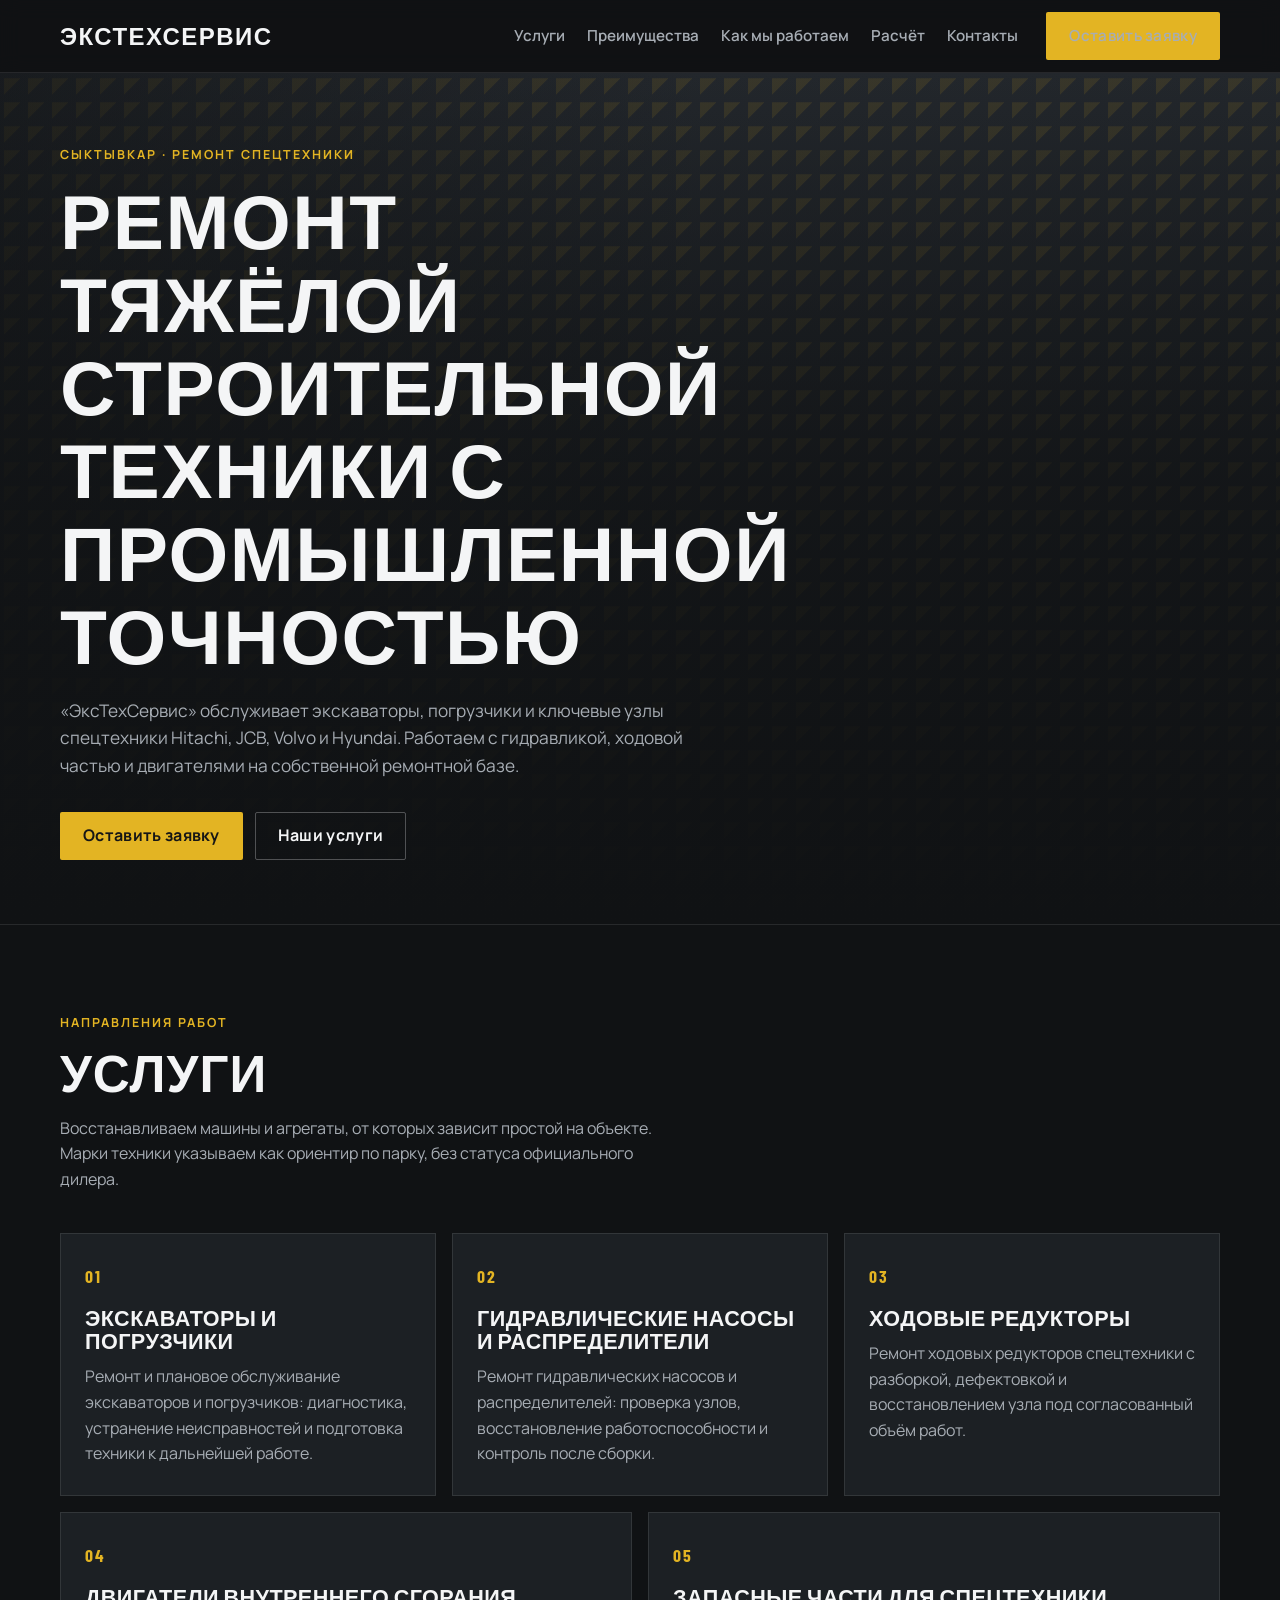
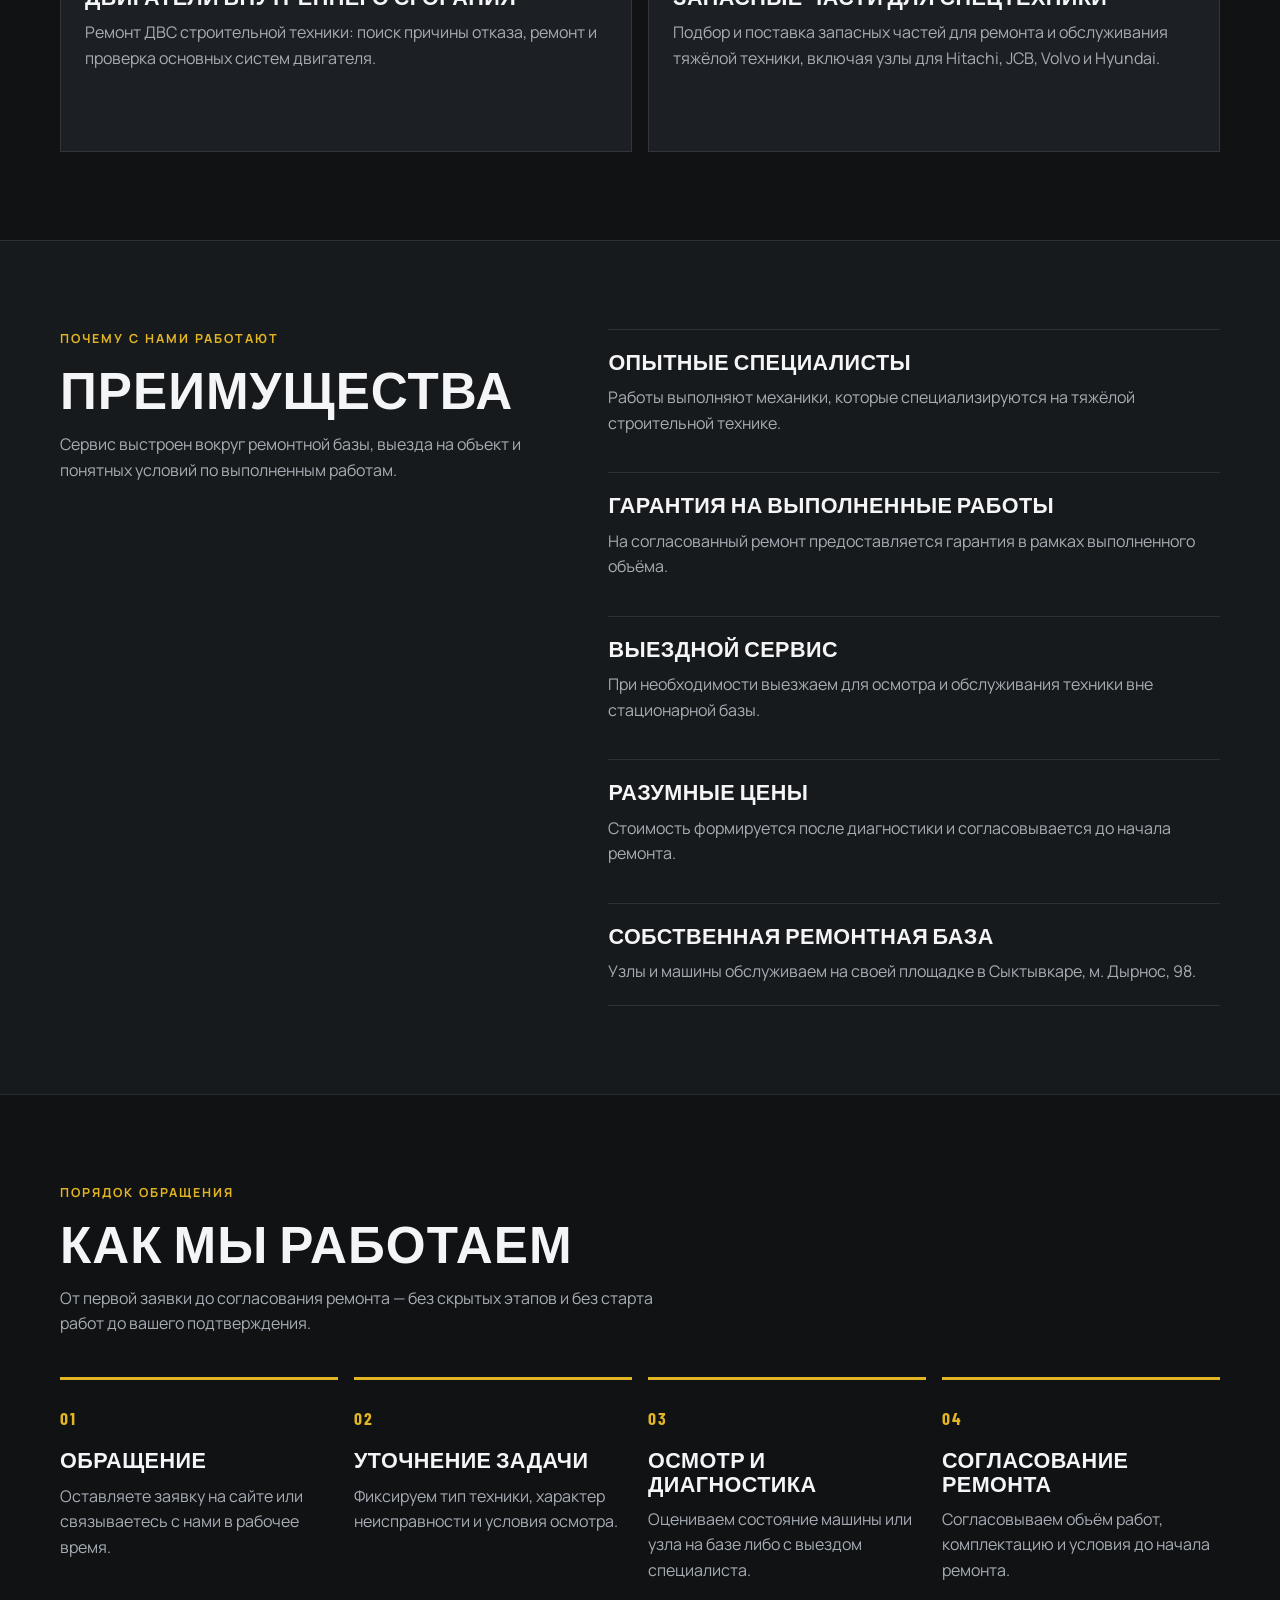
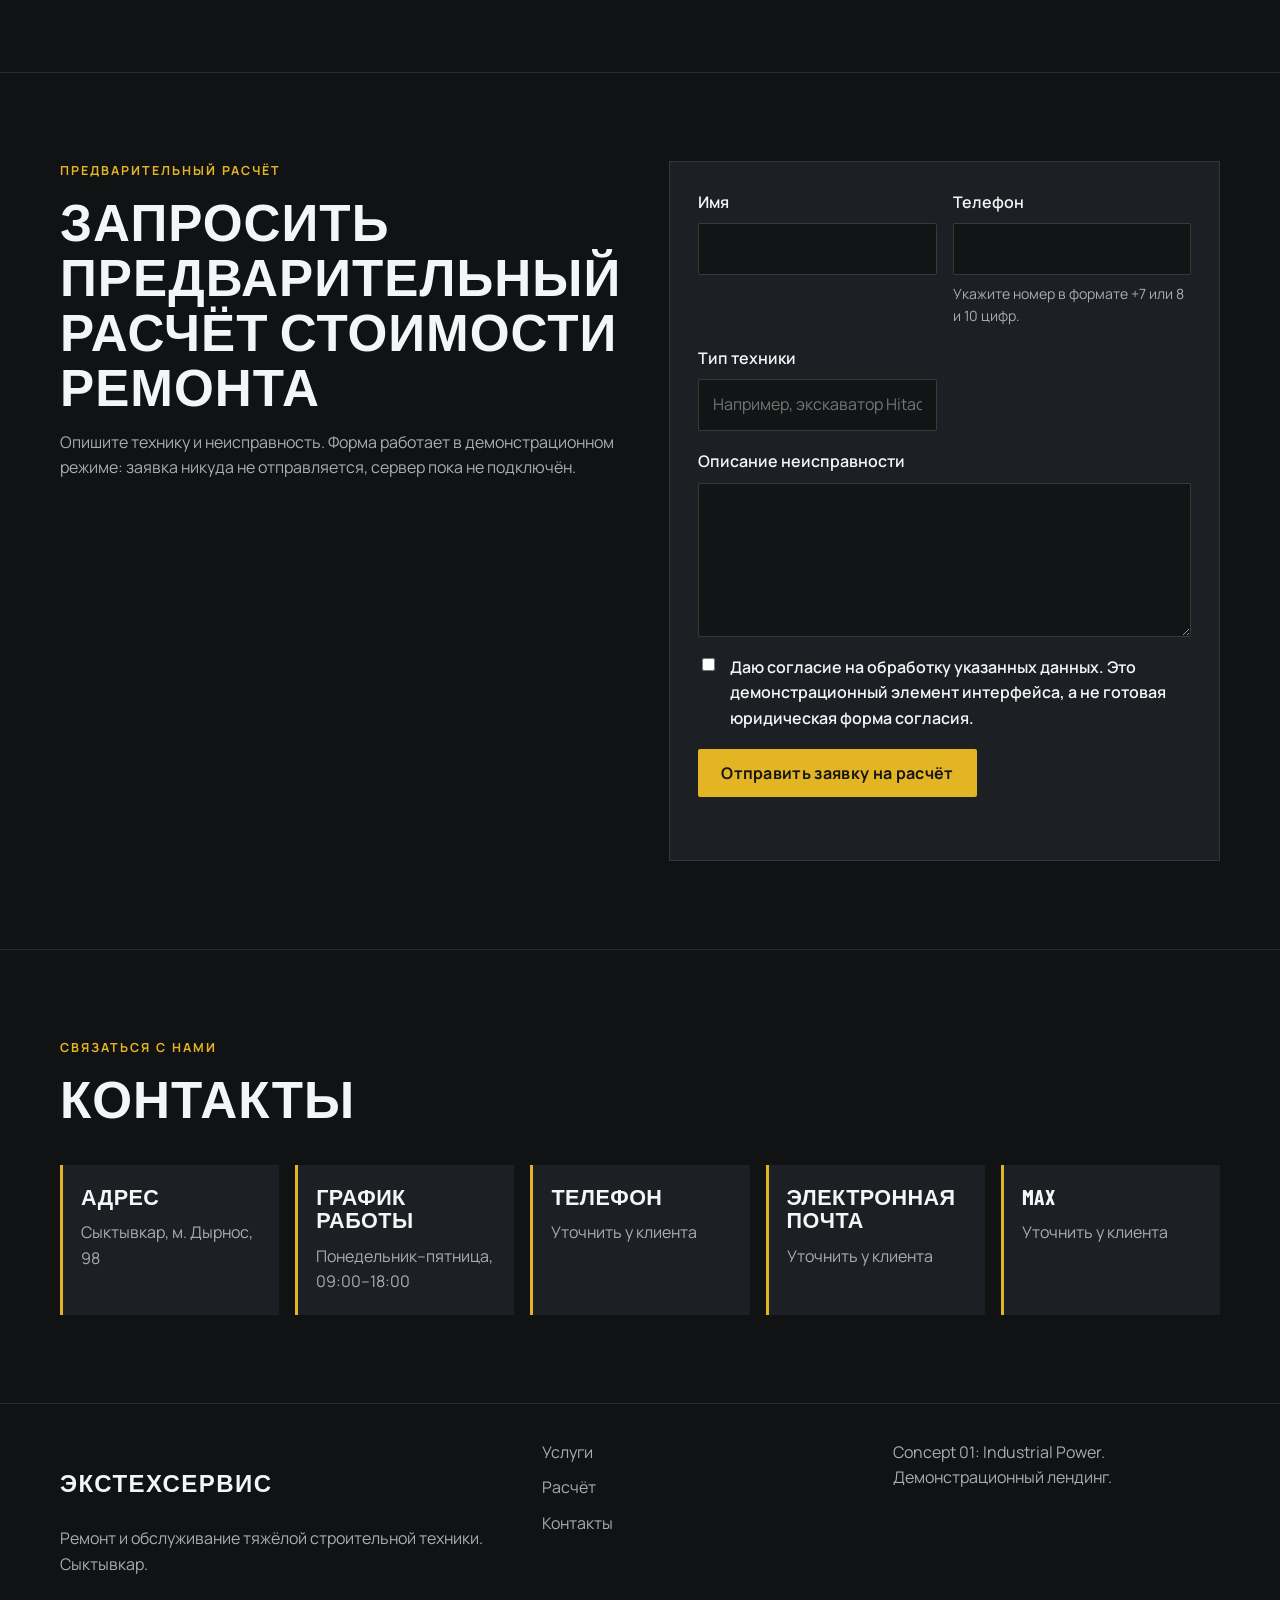
==== index.html @ 9d45aa2d "Update index.html" ====
<!DOCTYPE html>
<html lang="ru">
  <head>
    <meta charset="UTF-8" />
    <meta name="viewport" content="width=device-width, initial-scale=1.0" />
    <meta
      name="description"
      content="ЭксТехСервис — ремонт и обслуживание экскаваторов, погрузчиков и узлов спецтехники в Сыктывкаре."
    />
    <title>ЭксТехСервис — ремонт спецтехники в Сыктывкаре</title>
    <link rel="preconnect" href="https://fonts.googleapis.com" />
    <link rel="preconnect" href="https://fonts.gstatic.com" crossorigin />
    <link
      href="https://fonts.googleapis.com/css2?family=Barlow+Condensed:wght@600;700&family=Manrope:wght@400;500;600;700&display=swap"
      rel="stylesheet"
    />
    <link rel="stylesheet" href="style.css" />
  </head>
  <body>
    <a class="skip-link" href="#main">Перейти к содержимому</a>

    <header class="site-header" id="top">
      <div class="container header-inner">
        <a class="logo" href="#top">ЭксТехСервис</a>

        <button
          class="nav-toggle"
          type="button"
          aria-expanded="false"
          aria-controls="site-nav"
          aria-label="Открыть меню"
        >
          <span></span>
          <span></span>
          <span></span>
        </button>

        <nav class="site-nav" id="site-nav" aria-label="Основная навигация">
          <ul>
            <li><a href="#services">Услуги</a></li>
            <li><a href="#advantages">Преимущества</a></li>
            <li><a href="#process">Как мы работаем</a></li>
            <li><a href="#request">Расчёт</a></li>
            <li><a href="#contacts">Контакты</a></li>
          </ul>
          <a class="btn btn-primary header-cta" href="#request">Оставить заявку</a>
        </nav>
      </div>
    </header>

    <main id="main">
      <section class="hero" aria-labelledby="hero-title">
        <div
          class="hero-media"
          data-image="https://images.unsplash.com/photo-1504307651254-35680f356dfd?auto=format&fit=crop&w=1920&q=80"
          role="img"
          aria-label="Экскаватор на строительной площадке. Стоковое тематическое изображение, не фотография ремонтной базы компании."
        ></div>
        <div class="hero-overlay"></div>
        <div class="container hero-content">
          <p class="eyebrow">Сыктывкар · ремонт спецтехники</p>
          <h1 id="hero-title">Ремонт тяжёлой строительной техники с промышленной точностью</h1>
          <p class="hero-lead">
            «ЭксТехСервис» обслуживает экскаваторы, погрузчики и ключевые узлы спецтехники
            Hitachi, JCB, Volvo и Hyundai. Работаем с гидравликой, ходовой частью и двигателями
            на собственной ремонтной базе.
          </p>
          <div class="hero-actions">
            <a class="btn btn-primary" href="#request">Оставить заявку</a>
            <a class="btn btn-ghost" href="#services">Наши услуги</a>
          </div>
        </div>
      </section>

      <section class="section services" id="services" aria-labelledby="services-title">
        <div class="container">
          <div class="section-head">
            <p class="eyebrow">Направления работ</p>
            <h2 id="services-title">Услуги</h2>
            <p class="section-lead">
              Восстанавливаем машины и агрегаты, от которых зависит простой на объекте.
              Марки техники указываем как ориентир по парку, без статуса официального дилера.
            </p>
          </div>

          <ul class="service-grid">
            <li class="card">
              <span class="card-index">01</span>
              <h3>Экскаваторы и погрузчики</h3>
              <p>
                Ремонт и плановое обслуживание экскаваторов и погрузчиков: диагностика,
                устранение неисправностей и подготовка техники к дальнейшей работе.
              </p>
            </li>
            <li class="card">
              <span class="card-index">02</span>
              <h3>Гидравлические насосы и распределители</h3>
              <p>
                Ремонт гидравлических насосов и распределителей: проверка узлов, восстановление
                работоспособности и контроль после сборки.
              </p>
            </li>
            <li class="card">
              <span class="card-index">03</span>
              <h3>Ходовые редукторы</h3>
              <p>
                Ремонт ходовых редукторов спецтехники с разборкой, дефектовкой и восстановлением
                узла под согласованный объём работ.
              </p>
            </li>
            <li class="card">
              <span class="card-index">04</span>
              <h3>Двигатели внутреннего сгорания</h3>
              <p>
                Ремонт ДВС строительной техники: поиск причины отказа, ремонт и проверка
                основных систем двигателя.
              </p>
            </li>
            <li class="card">
              <span class="card-index">05</span>
              <h3>Запасные части для спецтехники</h3>
              <p>
                Подбор и поставка запасных частей для ремонта и обслуживания тяжёлой техники,
                включая узлы для Hitachi, JCB, Volvo и Hyundai.
              </p>
            </li>
          </ul>
        </div>
      </section>

      <section class="section advantages" id="advantages" aria-labelledby="advantages-title">
        <div class="container advantages-layout">
          <div class="section-head">
            <p class="eyebrow">Почему с нами работают</p>
            <h2 id="advantages-title">Преимущества</h2>
            <p class="section-lead">
              Сервис выстроен вокруг ремонтной базы, выезда на объект и понятных условий
              по выполненным работам.
            </p>
          </div>

          <ul class="advantage-list">
            <li>
              <h3>Опытные специалисты</h3>
              <p>Работы выполняют механики, которые специализируются на тяжёлой строительной технике.</p>
            </li>
            <li>
              <h3>Гарантия на выполненные работы</h3>
              <p>На согласованный ремонт предоставляется гарантия в рамках выполненного объёма.</p>
            </li>
            <li>
              <h3>Выездной сервис</h3>
              <p>При необходимости выезжаем для осмотра и обслуживания техники вне стационарной базы.</p>
            </li>
            <li>
              <h3>Разумные цены</h3>
              <p>Стоимость формируется после диагностики и согласовывается до начала ремонта.</p>
            </li>
            <li>
              <h3>Собственная ремонтная база</h3>
              <p>Узлы и машины обслуживаем на своей площадке в Сыктывкаре, м. Дырнос, 98.</p>
            </li>
          </ul>
        </div>
      </section>

      <section class="section process" id="process" aria-labelledby="process-title">
        <div class="container">
          <div class="section-head">
            <p class="eyebrow">Порядок обращения</p>
            <h2 id="process-title">Как мы работаем</h2>
            <p class="section-lead">
              От первой заявки до согласования ремонта — без скрытых этапов и без старта работ
              до вашего подтверждения.
            </p>
          </div>

          <ol class="process-grid">
            <li>
              <span class="step-num">01</span>
              <h3>Обращение</h3>
              <p>Оставляете заявку на сайте или связываетесь с нами в рабочее время.</p>
            </li>
            <li>
              <span class="step-num">02</span>
              <h3>Уточнение задачи</h3>
              <p>Фиксируем тип техники, характер неисправности и условия осмотра.</p>
            </li>
            <li>
              <span class="step-num">03</span>
              <h3>Осмотр и диагностика</h3>
              <p>Оцениваем состояние машины или узла на базе либо с выездом специалиста.</p>
            </li>
            <li>
              <span class="step-num">04</span>
              <h3>Согласование ремонта</h3>
              <p>Согласовываем объём работ, комплектацию и условия до начала ремонта.</p>
            </li>
          </ol>
        </div>
      </section>

      <section class="section request" id="request" aria-labelledby="request-title">
        <div class="container request-layout">
          <div class="section-head">
            <p class="eyebrow">Предварительный расчёт</p>
            <h2 id="request-title">Запросить предварительный расчёт стоимости ремонта</h2>
            <p class="section-lead">
              Опишите технику и неисправность. Форма работает в демонстрационном режиме:
              заявка никуда не отправляется, сервер пока не подключён.
            </p>
          </div>

          <form class="request-form" id="request-form" novalidate>
            <div class="field">
              <label for="name">Имя</label>
              <input id="name" name="name" type="text" autocomplete="name" required />
              <p class="field-error" id="name-error" hidden></p>
            </div>

            <div class="field">
              <label for="phone">Телефон</label>
              <input
                id="phone"
                name="phone"
                type="tel"
                autocomplete="tel"
                inputmode="tel"
                required
                aria-describedby="phone-hint"
              />
              <p class="field-hint" id="phone-hint">Укажите номер в формате +7 или 8 и 10 цифр.</p>
              <p class="field-error" id="phone-error" hidden></p>
            </div>

            <div class="field">
              <label for="machine">Тип техники</label>
              <input
                id="machine"
                name="machine"
                type="text"
                required
                placeholder="Например, экскаватор Hitachi"
              />
              <p class="field-error" id="machine-error" hidden></p>
            </div>

            <div class="field field-full">
              <label for="issue">Описание неисправности</label>
              <textarea id="issue" name="issue" rows="5" required></textarea>
              <p class="field-error" id="issue-error" hidden></p>
            </div>

            <div class="field field-full consent">
              <input id="consent" name="consent" type="checkbox" required />
              <label for="consent">
                Даю согласие на обработку указанных данных. Это демонстрационный элемент интерфейса,
                а не готовая юридическая форма согласия.
              </label>
              <p class="field-error" id="consent-error" hidden></p>
            </div>

            <div class="form-actions">
              <button class="btn btn-primary" type="submit">Отправить заявку на расчёт</button>
              <p class="form-status" id="form-status" role="status" aria-live="polite"></p>
            </div>
          </form>
        </div>
      </section>

      <section class="section contacts" id="contacts" aria-labelledby="contacts-title">
        <div class="container">
          <div class="section-head">
            <p class="eyebrow">Связаться с нами</p>
            <h2 id="contacts-title">Контакты</h2>
          </div>

          <div class="contact-grid">
            <article class="contact-card">
              <h3>Адрес</h3>
              <p>Сыктывкар, м. Дырнос, 98</p>
            </article>
            <article class="contact-card">
              <h3>График работы</h3>
              <p>Понедельник–пятница, 09:00–18:00</p>
            </article>
            <article class="contact-card">
              <h3>Телефон</h3>
              <p>Уточнить у клиента</p>
            </article>
            <article class="contact-card">
              <h3>Электронная почта</h3>
              <p>Уточнить у клиента</p>
            </article>
            <article class="contact-card">
              <h3>MAX</h3>
              <p>Уточнить у клиента</p>
            </article>
          </div>
        </div>
      </section>
    </main>

    <footer class="site-footer">
      <div class="container footer-inner">
        <div>
          <p class="logo">ЭксТехСервис</p>
          <p class="footer-copy">Ремонт и обслуживание тяжёлой строительной техники. Сыктывкар.</p>
        </div>
        <nav aria-label="Навигация в подвале">
          <a href="#services">Услуги</a>
          <a href="#request">Расчёт</a>
          <a href="#contacts">Контакты</a>
        </nav>
        <p class="footer-note">Concept 01: Industrial Power. Демонстрационный лендинг.</p>
      </div>
    </footer>

    <script src="script.js"></script>
  </body>
</html>
---- style.css ----
:root {
  --bg: #101214;
  --bg-elevated: #171a1d;
  --bg-card: #1c2024;
  --line: rgba(244, 245, 246, 0.1);
  --text: #f4f5f6;
  --muted: #a7adb4;
  --yellow: #e3b423;
  --yellow-strong: #f0c53a;
  --focus: #ffd45c;
  --danger: #e07070;
  --success: #8fce7a;
  --header-h: 72px;
  --radius: 2px;
  --shadow: 0 18px 40px rgba(0, 0, 0, 0.35);
  --font-sans: "Manrope", "Segoe UI", sans-serif;
  --font-display: "Barlow Condensed", "Arial Narrow", sans-serif;
}

*,
*::before,
*::after {
  box-sizing: border-box;
}

html {
  scroll-behavior: smooth;
}

html,
body {
  margin: 0;
  padding: 0;
  overflow-x: hidden;
}

body {
  font-family: var(--font-sans);
  background: var(--bg);
  color: var(--text);
  line-height: 1.6;
  min-width: 320px;
}

img,
svg {
  max-width: 100%;
}

a {
  color: inherit;
}

button,
input,
textarea {
  font: inherit;
}

.skip-link {
  position: absolute;
  left: 12px;
  top: -48px;
  z-index: 1000;
  background: var(--yellow);
  color: #141414;
  padding: 8px 12px;
  font-weight: 700;
}

.skip-link:focus {
  top: 12px;
}

.container {
  width: min(1160px, calc(100% - 40px));
  margin: 0 auto;
}

.site-header {
  position: sticky;
  top: 0;
  z-index: 50;
  background: rgba(16, 18, 20, 0.94);
  border-bottom: 1px solid var(--line);
  backdrop-filter: blur(10px);
}

.header-inner {
  min-height: var(--header-h);
  display: flex;
  align-items: center;
  justify-content: space-between;
  gap: 16px;
}

.logo {
  font-family: var(--font-display);
  font-size: 1.5rem;
  font-weight: 700;
  letter-spacing: 0.06em;
  text-transform: uppercase;
  text-decoration: none;
  color: var(--text);
}

.site-nav {
  display: flex;
  align-items: center;
  gap: 28px;
}

.site-nav ul {
  display: flex;
  gap: 22px;
  list-style: none;
  margin: 0;
  padding: 0;
}

.site-nav a {
  text-decoration: none;
  color: var(--muted);
  font-size: 0.95rem;
  font-weight: 600;
}

.site-nav a:hover,
.site-nav a:focus-visible {
  color: var(--text);
}

.nav-toggle {
  display: none;
  width: 44px;
  height: 44px;
  border: 1px solid var(--line);
  background: transparent;
  padding: 0;
  cursor: pointer;
}

.nav-toggle span {
  display: block;
  width: 18px;
  height: 2px;
  margin: 4px auto;
  background: var(--text);
}

.btn {
  display: inline-flex;
  align-items: center;
  justify-content: center;
  min-height: 48px;
  padding: 0 22px;
  border: 1px solid transparent;
  border-radius: var(--radius);
  text-decoration: none;
  font-weight: 700;
  letter-spacing: 0.02em;
  cursor: pointer;
}

.btn-primary {
  background: var(--yellow);
  color: #161616;
}

.btn-primary:hover,
.btn-primary:focus-visible {
  background: var(--yellow-strong);
}

.btn-ghost {
  background: transparent;
  border-color: rgba(244, 245, 246, 0.28);
  color: var(--text);
}

.btn-ghost:hover,
.btn-ghost:focus-visible {
  border-color: var(--yellow);
  color: var(--yellow);
}

:focus-visible {
  outline: 2px solid var(--focus);
  outline-offset: 3px;
}

.hero {
  position: relative;
  min-height: calc(100vh - var(--header-h));
  display: grid;
  align-items: end;
  overflow: hidden;
}

.hero-media,
.hero-overlay {
  position: absolute;
  inset: 0;
}

.hero-media {
  background-color: #23282d;
  background-size: cover;
  background-position: center;
}

.hero-media.is-fallback {
  background-image:
    linear-gradient(135deg, rgba(227, 180, 35, 0.16) 0 12px, transparent 12px 24px),
    linear-gradient(180deg, #2a2f35, #15181b);
  background-size: 24px 24px, cover;
}

.hero-overlay {
  background:
    linear-gradient(180deg, rgba(16, 18, 20, 0.28) 0%, rgba(16, 18, 20, 0.78) 48%, #101214 100%),
    linear-gradient(90deg, rgba(16, 18, 20, 0.55), transparent 55%);
}

.hero-content {
  position: relative;
  z-index: 1;
  padding: 72px 0 64px;
}

.eyebrow {
  margin: 0 0 12px;
  color: var(--yellow);
  font-weight: 700;
  letter-spacing: 0.16em;
  text-transform: uppercase;
  font-size: 0.78rem;
}

h1,
h2,
h3 {
  font-family: var(--font-display);
  line-height: 1.08;
  letter-spacing: 0.02em;
  margin: 0;
}

h1 {
  font-size: clamp(2.4rem, 6vw, 5.1rem);
  max-width: 14ch;
  text-transform: uppercase;
}

h2 {
  font-size: clamp(2rem, 4vw, 3.4rem);
  text-transform: uppercase;
}

h3 {
  font-size: 1.35rem;
  text-transform: uppercase;
}

.hero-lead,
.section-lead {
  color: var(--muted);
  max-width: 62ch;
}

.hero-lead {
  font-size: 1.08rem;
  margin: 22px 0 32px;
}

.hero-actions {
  display: flex;
  flex-wrap: wrap;
  gap: 12px;
}

.section {
  padding: 88px 0;
  border-top: 1px solid var(--line);
}

.section-head {
  margin-bottom: 40px;
}

.section-lead {
  margin: 16px 0 0;
}

.service-grid,
.advantage-list,
.process-grid,
.contact-grid {
  list-style: none;
  margin: 0;
  padding: 0;
  display: grid;
  gap: 16px;
}

.service-grid {
  grid-template-columns: repeat(6, 1fr);
}

.service-grid .card {
  grid-column: span 2;
  background: var(--bg-card);
  border: 1px solid var(--line);
  padding: 28px 24px;
  min-height: 240px;
}

.service-grid .card:nth-child(4),
.service-grid .card:nth-child(5) {
  grid-column: span 3;
}

.card-index,
.step-num {
  display: block;
  color: var(--yellow);
  font-family: var(--font-display);
  font-size: 1.1rem;
  font-weight: 700;
  letter-spacing: 0.12em;
  margin-bottom: 16px;
}

.card h3,
.advantage-list h3,
.process-grid h3,
.contact-card h3 {
  margin-bottom: 12px;
}

.card p,
.advantage-list p,
.process-grid p,
.contact-card p,
.footer-copy,
.footer-note {
  margin: 0;
  color: var(--muted);
}

.advantages {
  background: var(--bg-elevated);
}

.advantages-layout {
  display: grid;
  grid-template-columns: 0.9fr 1.1fr;
  gap: 48px;
  align-items: start;
}

.advantage-list li {
  padding: 20px 0;
  border-top: 1px solid var(--line);
}

.advantage-list li:last-child {
  border-bottom: 1px solid var(--line);
}

.process-grid {
  grid-template-columns: repeat(4, 1fr);
  counter-reset: none;
}

.process-grid li {
  border-top: 3px solid var(--yellow);
  padding: 24px 8px 0 0;
}

.request-layout {
  display: grid;
  grid-template-columns: 0.9fr 1.1fr;
  gap: 48px;
  align-items: start;
}

.request-form {
  display: grid;
  grid-template-columns: 1fr 1fr;
  gap: 18px 16px;
  background: var(--bg-card);
  border: 1px solid var(--line);
  padding: 28px;
}

.field {
  display: flex;
  flex-direction: column;
  gap: 8px;
}

.field-full,
.form-actions {
  grid-column: 1 / -1;
}

.field label {
  font-weight: 600;
}

.consent {
  display: grid;
  grid-template-columns: 20px 1fr;
  gap: 8px 12px;
  align-items: start;
}

.consent .field-error {
  grid-column: 1 / -1;
}

input[type="text"],
input[type="tel"],
textarea {
  width: 100%;
  background: #121416;
  color: var(--text);
  border: 1px solid rgba(244, 245, 246, 0.16);
  border-radius: var(--radius);
  padding: 12px 14px;
}

textarea {
  resize: vertical;
  min-height: 120px;
}

input:focus-visible,
textarea:focus-visible,
.nav-toggle:focus-visible {
  outline: 2px solid var(--focus);
  outline-offset: 2px;
}

.field-hint {
  margin: 0;
  color: var(--muted);
  font-size: 0.88rem;
}

.field-error {
  margin: 0;
  color: var(--danger);
  font-size: 0.88rem;
}

.field.is-invalid input,
.field.is-invalid textarea {
  border-color: var(--danger);
}

.form-status {
  margin: 12px 0 0;
  min-height: 1.4em;
}

.form-status.is-success {
  color: var(--success);
}

.form-status.is-error {
  color: var(--danger);
}

.contact-grid {
  grid-template-columns: repeat(5, 1fr);
}

.contact-card {
  background: var(--bg-card);
  border-left: 3px solid var(--yellow);
  padding: 20px 18px;
}

.site-footer {
  border-top: 1px solid var(--line);
  padding: 36px 0;
}

.footer-inner {
  display: grid;
  grid-template-columns: 1.4fr 1fr 1fr;
  gap: 24px;
  align-items: start;
}

.site-footer nav {
  display: flex;
  flex-direction: column;
  gap: 10px;
}

.site-footer a {
  color: var(--muted);
  text-decoration: none;
}

.site-footer a:hover,
.site-footer a:focus-visible {
  color: var(--text);
}

@media (max-width: 1100px) {
  .service-grid,
  .process-grid,
  .contact-grid,
  .advantages-layout,
  .request-layout,
  .footer-inner {
    grid-template-columns: 1fr 1fr;
  }

  .service-grid .card,
  .service-grid .card:nth-child(4),
  .service-grid .card:nth-child(5) {
    grid-column: span 1;
  }

  .contact-grid {
    grid-template-columns: 1fr 1fr;
  }
}

@media (max-width: 760px) {
  .container {
    width: min(1160px, calc(100% - 32px));
  }

  .nav-toggle {
    display: inline-block;
  }

  .site-nav {
    display: none;
    position: absolute;
    top: var(--header-h);
    left: 0;
    right: 0;
    background: #14171a;
    border-bottom: 1px solid var(--line);
    padding: 16px 20px 24px;
    flex-direction: column;
    align-items: stretch;
    gap: 16px;
  }

  .site-nav.is-open {
    display: flex;
  }

  .site-nav ul {
    flex-direction: column;
    gap: 14px;
  }

  .header-cta {
    width: 100%;
  }

  .hero-content {
    padding: 48px 0 40px;
  }

  .section {
    padding: 56px 0;
  }

  .request-form {
    padding: 20px;
    grid-template-columns: 1fr;
  }

  .service-grid,
  .process-grid,
  .contact-grid,
  .advantages-layout,
  .request-layout,
  .footer-inner {
    grid-template-columns: 1fr;
  }

  .hero-actions,
  .btn {
    width: 100%;
  }
}

@media (max-width: 390px) {
  h1 {
    font-size: 2.15rem;
  }

  .container {
    width: calc(100% - 24px);
  }
}
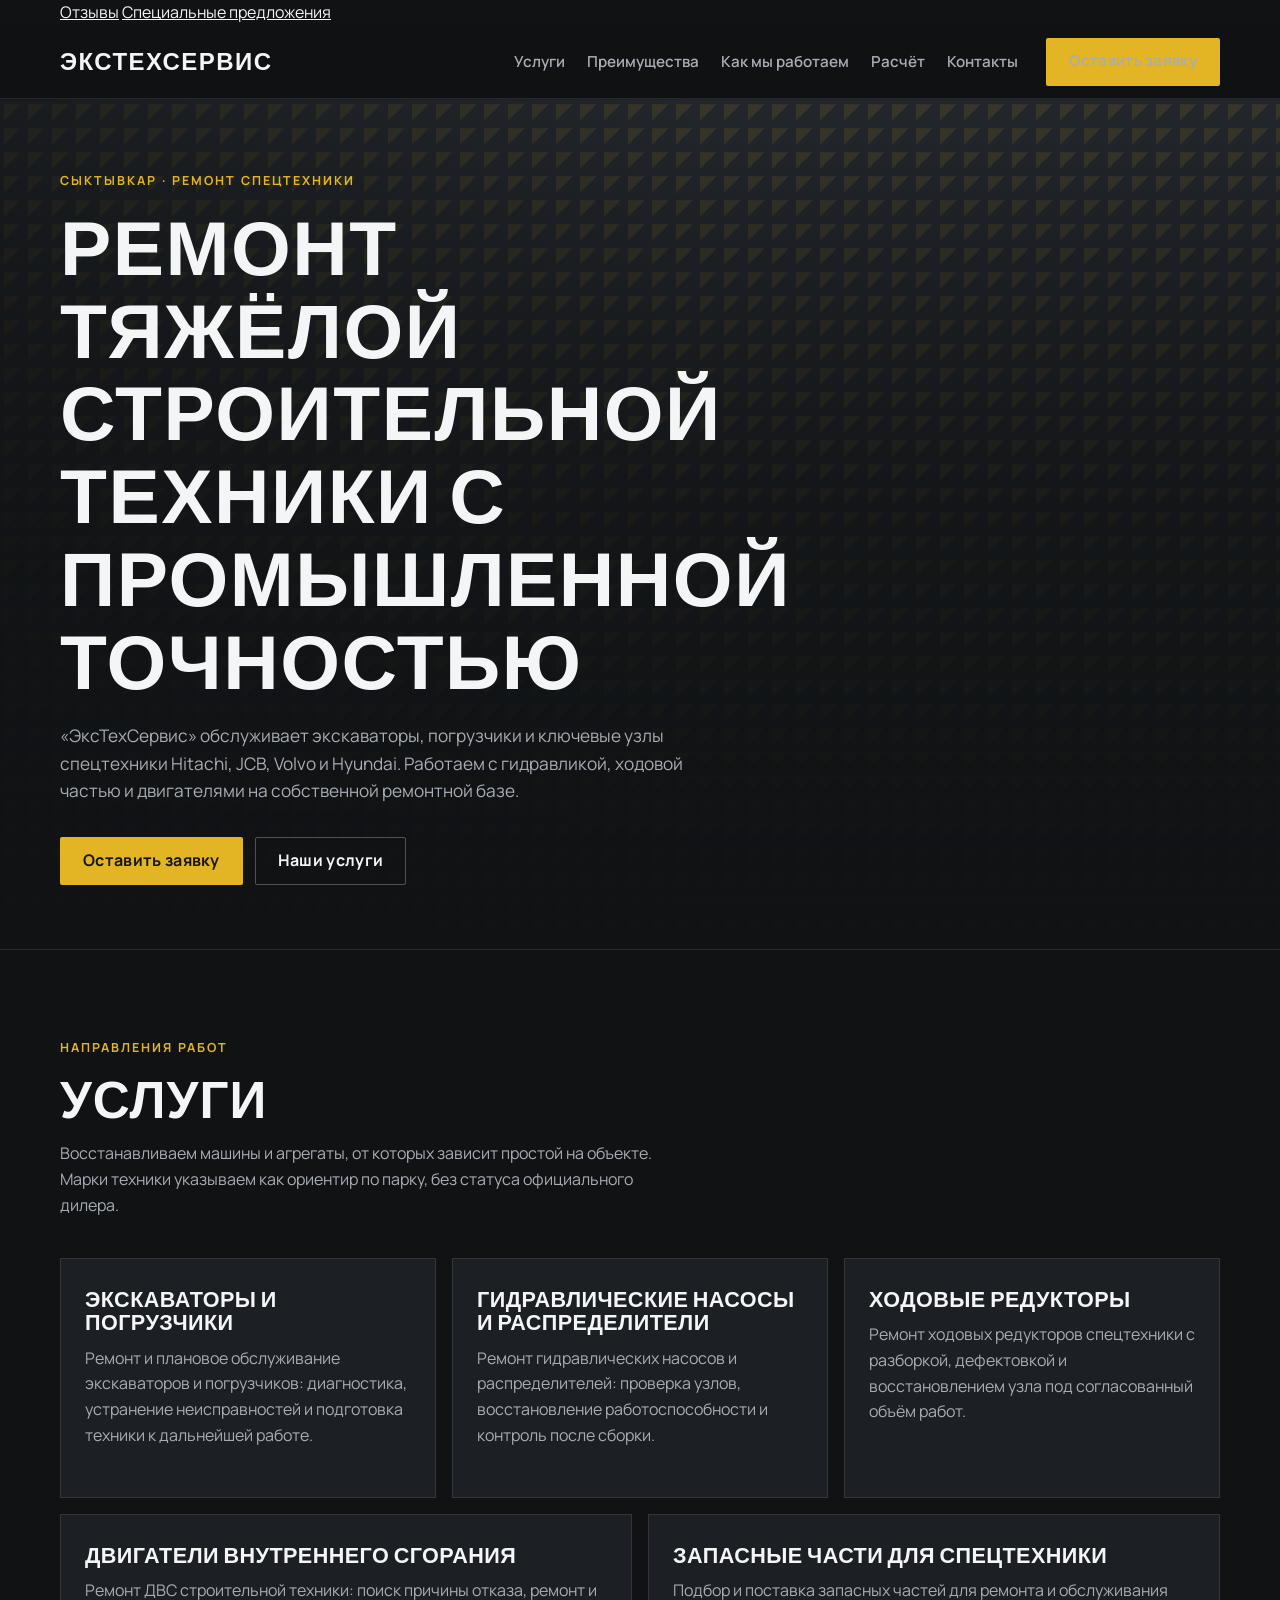
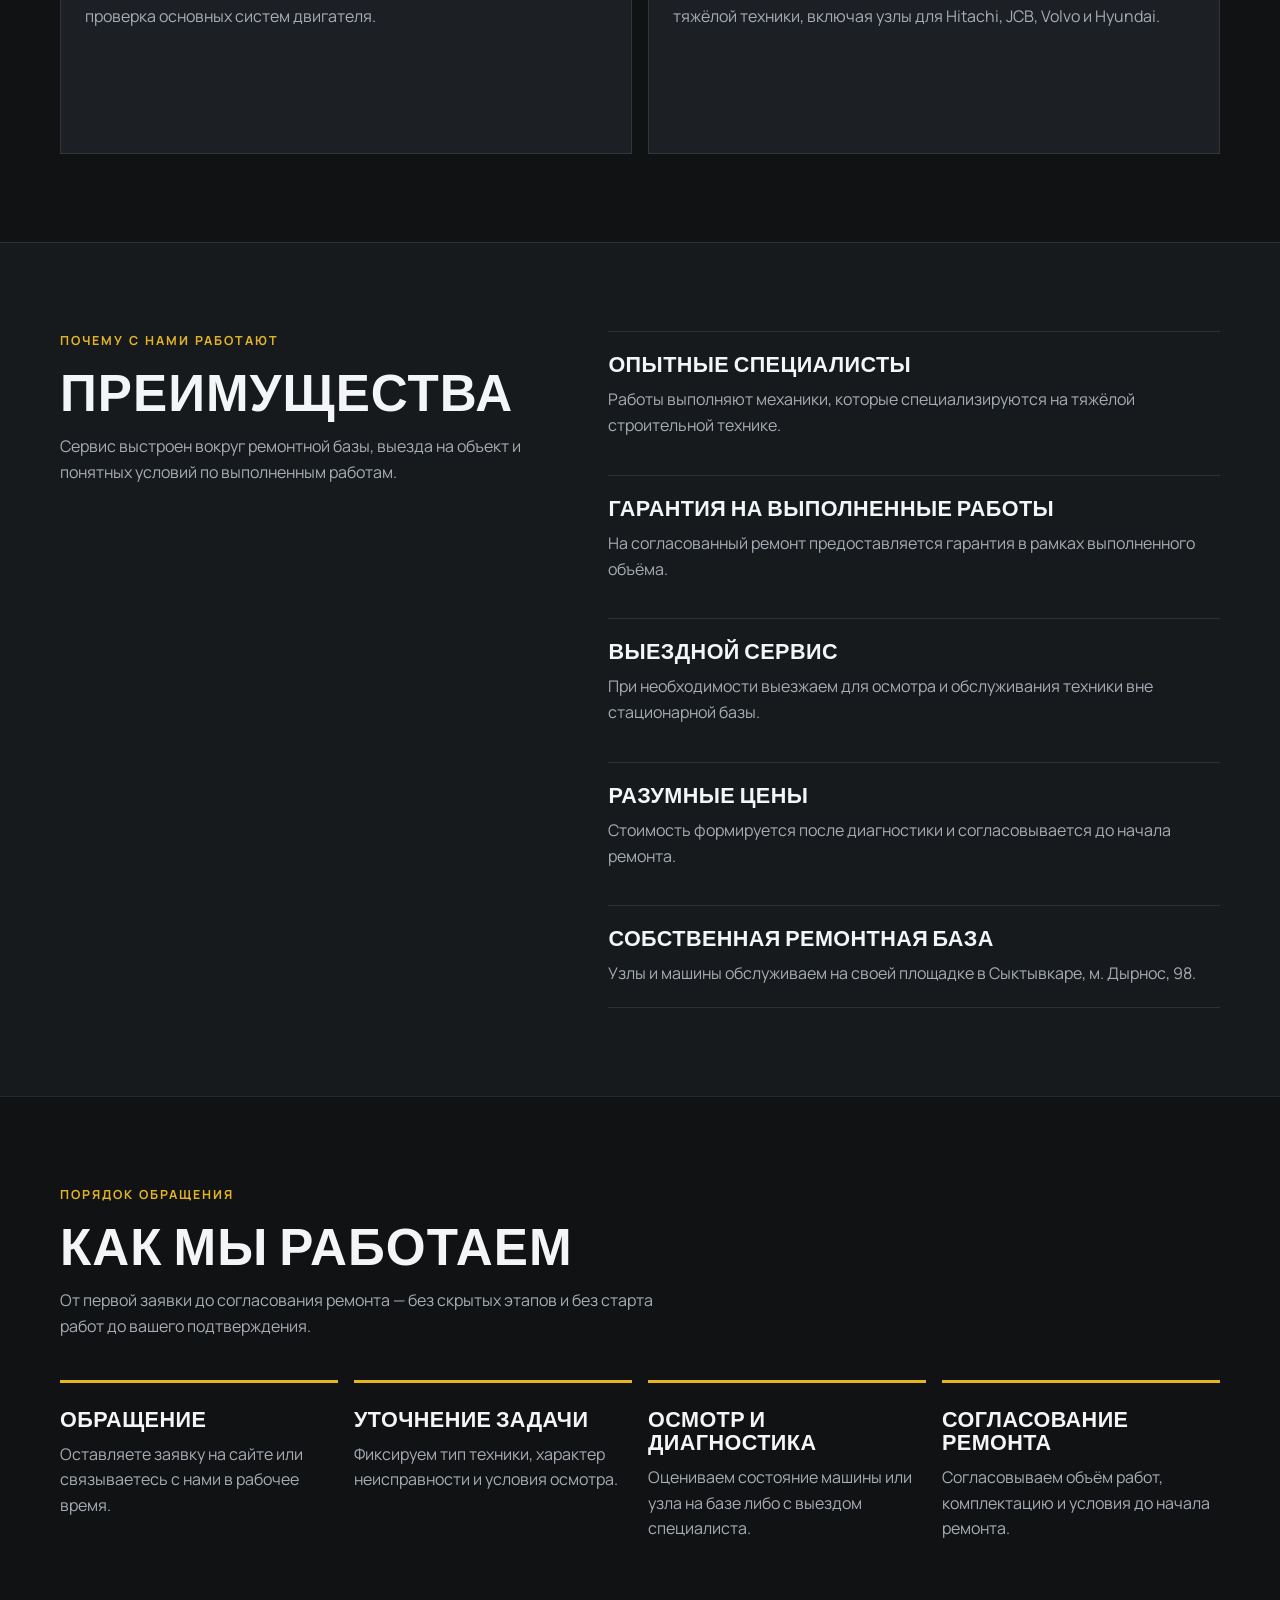
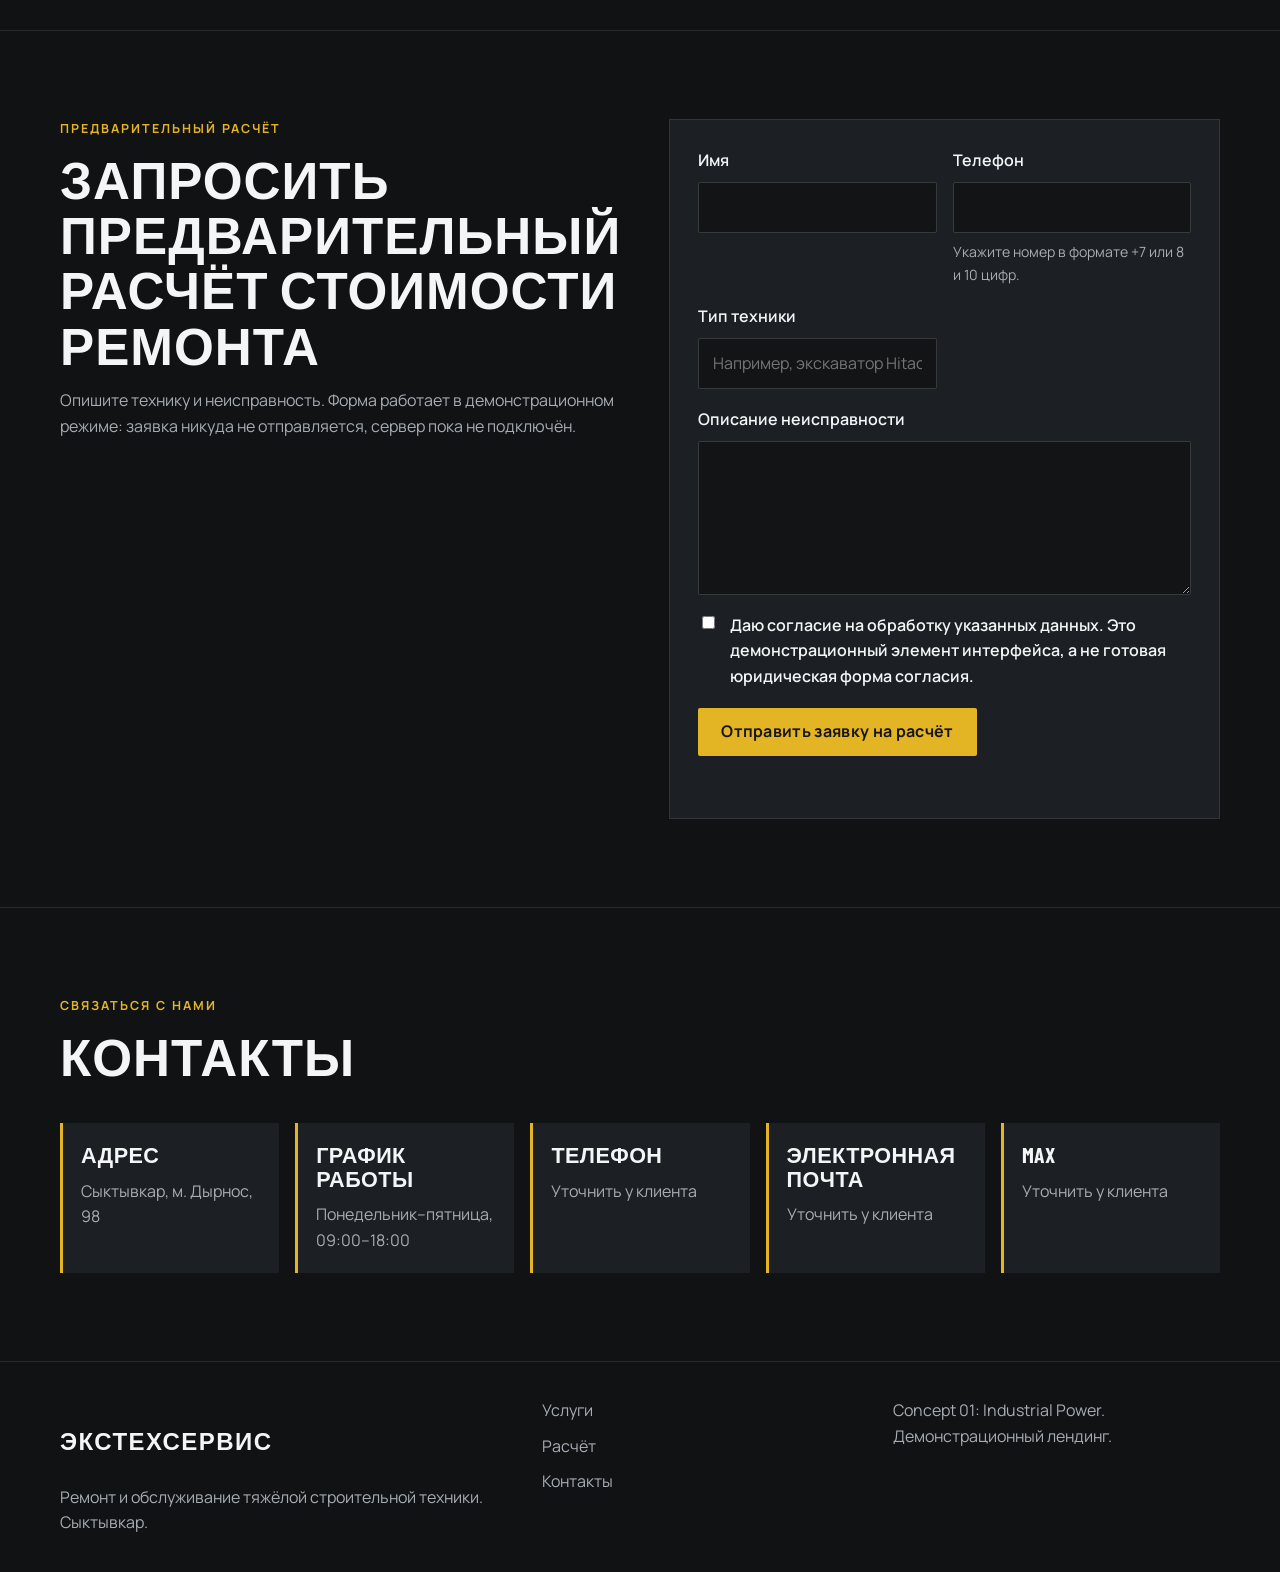
==== commit 95e3593a: "Add topbar and remove card indexes from services" ====
--- a/index.html
+++ b/index.html
@@ -19,6 +19,13 @@
   <body>
     <a class="skip-link" href="#main">Перейти к содержимому</a>
 
+    <div class="topbar">
+      <div class="container topbar-inner">
+        <a href="#reviews">Отзывы</a>
+        <a href="#offers">Специальные предложения</a>
+      </div>
+    </div>
+
     <header class="site-header" id="top">
       <div class="container header-inner">
         <a class="logo" href="#top">ЭксТехСервис</a>
@@ -85,7 +92,6 @@
 
           <ul class="service-grid">
             <li class="card">
-              <span class="card-index">01</span>
               <h3>Экскаваторы и погрузчики</h3>
               <p>
                 Ремонт и плановое обслуживание экскаваторов и погрузчиков: диагностика,
@@ -93,7 +99,6 @@
               </p>
             </li>
             <li class="card">
-              <span class="card-index">02</span>
               <h3>Гидравлические насосы и распределители</h3>
               <p>
                 Ремонт гидравлических насосов и распределителей: проверка узлов, восстановление
@@ -101,7 +106,6 @@
               </p>
             </li>
             <li class="card">
-              <span class="card-index">03</span>
               <h3>Ходовые редукторы</h3>
               <p>
                 Ремонт ходовых редукторов спецтехники с разборкой, дефектовкой и восстановлением
@@ -109,7 +113,6 @@
               </p>
             </li>
             <li class="card">
-              <span class="card-index">04</span>
               <h3>Двигатели внутреннего сгорания</h3>
               <p>
                 Ремонт ДВС строительной техники: поиск причины отказа, ремонт и проверка
@@ -117,7 +120,6 @@
               </p>
             </li>
             <li class="card">
-              <span class="card-index">05</span>
               <h3>Запасные части для спецтехники</h3>
               <p>
                 Подбор и поставка запасных частей для ремонта и обслуживания тяжёлой техники,
@@ -177,22 +179,18 @@
 
           <ol class="process-grid">
             <li>
-              <span class="step-num">01</span>
               <h3>Обращение</h3>
               <p>Оставляете заявку на сайте или связываетесь с нами в рабочее время.</p>
             </li>
             <li>
-              <span class="step-num">02</span>
               <h3>Уточнение задачи</h3>
               <p>Фиксируем тип техники, характер неисправности и условия осмотра.</p>
             </li>
             <li>
-              <span class="step-num">03</span>
               <h3>Осмотр и диагностика</h3>
               <p>Оцениваем состояние машины или узла на базе либо с выездом специалиста.</p>
             </li>
             <li>
-              <span class="step-num">04</span>
               <h3>Согласование ремонта</h3>
               <p>Согласовываем объём работ, комплектацию и условия до начала ремонта.</p>
             </li>
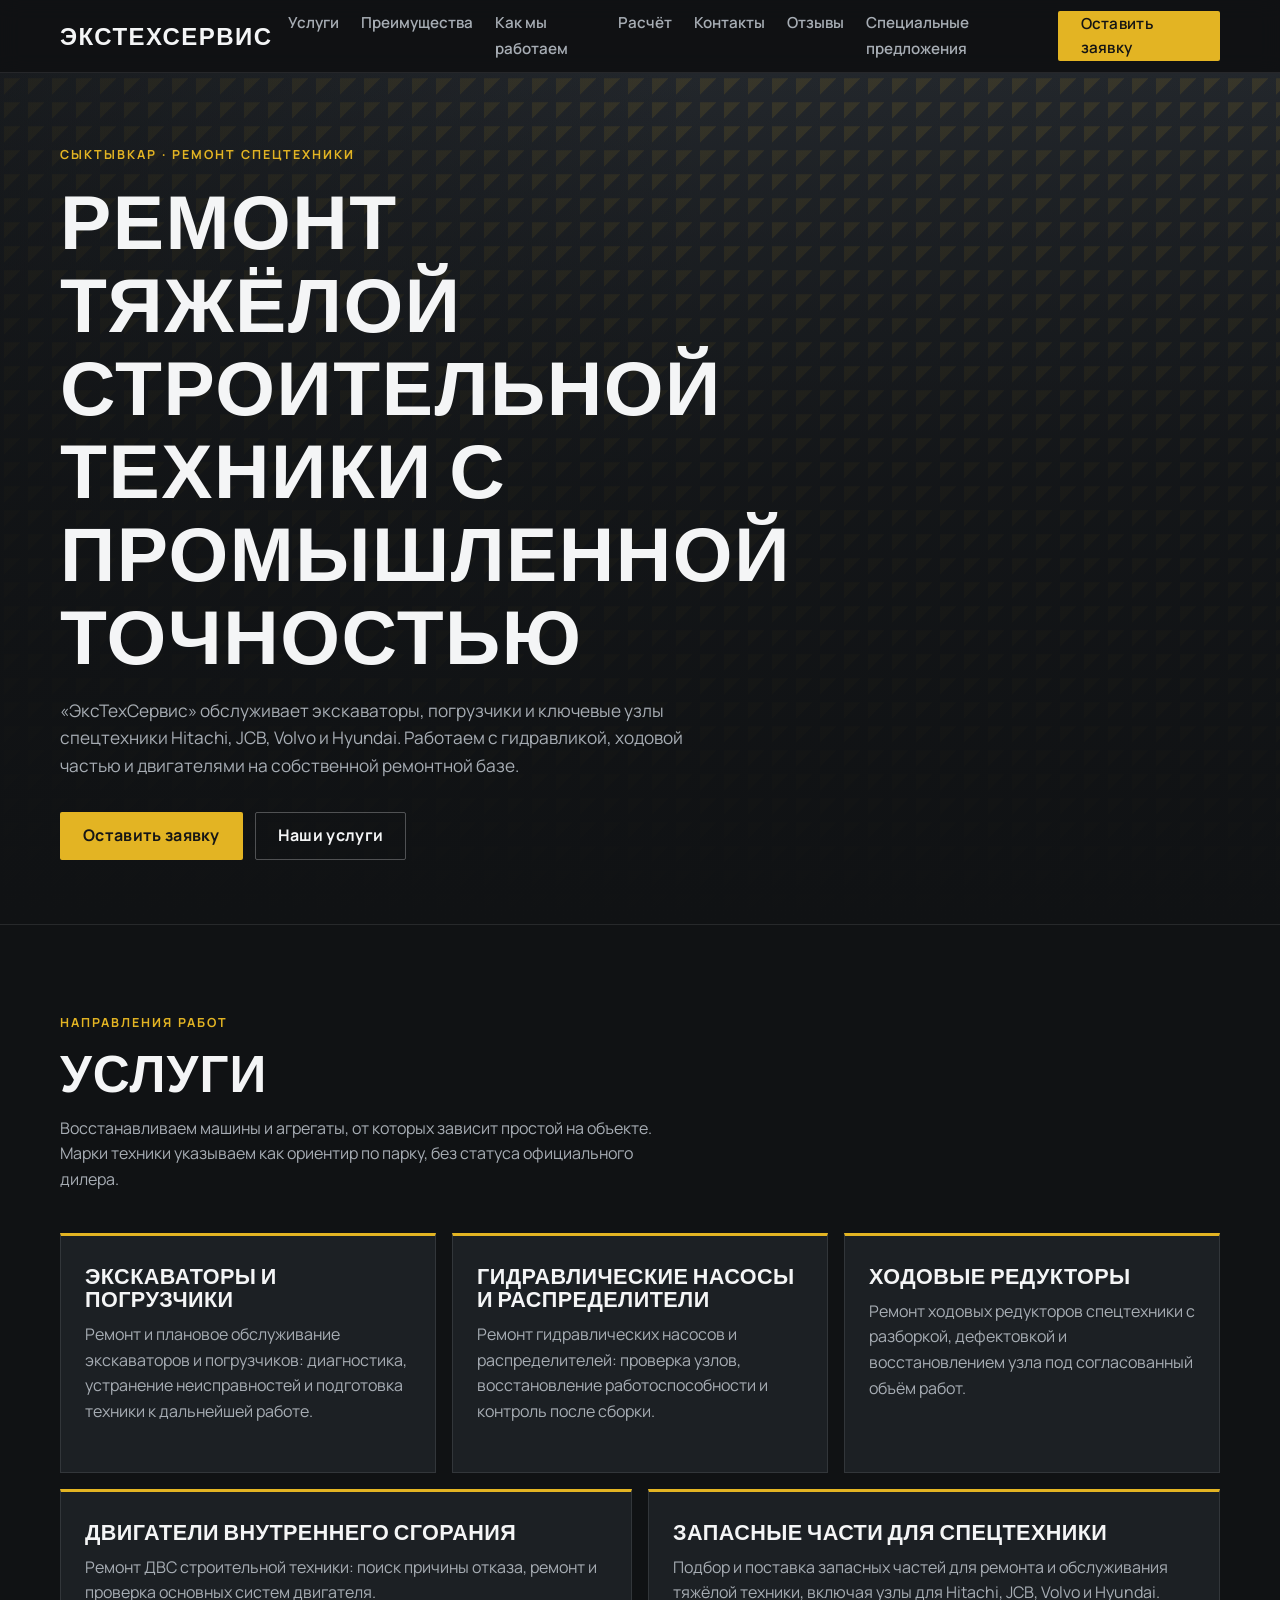
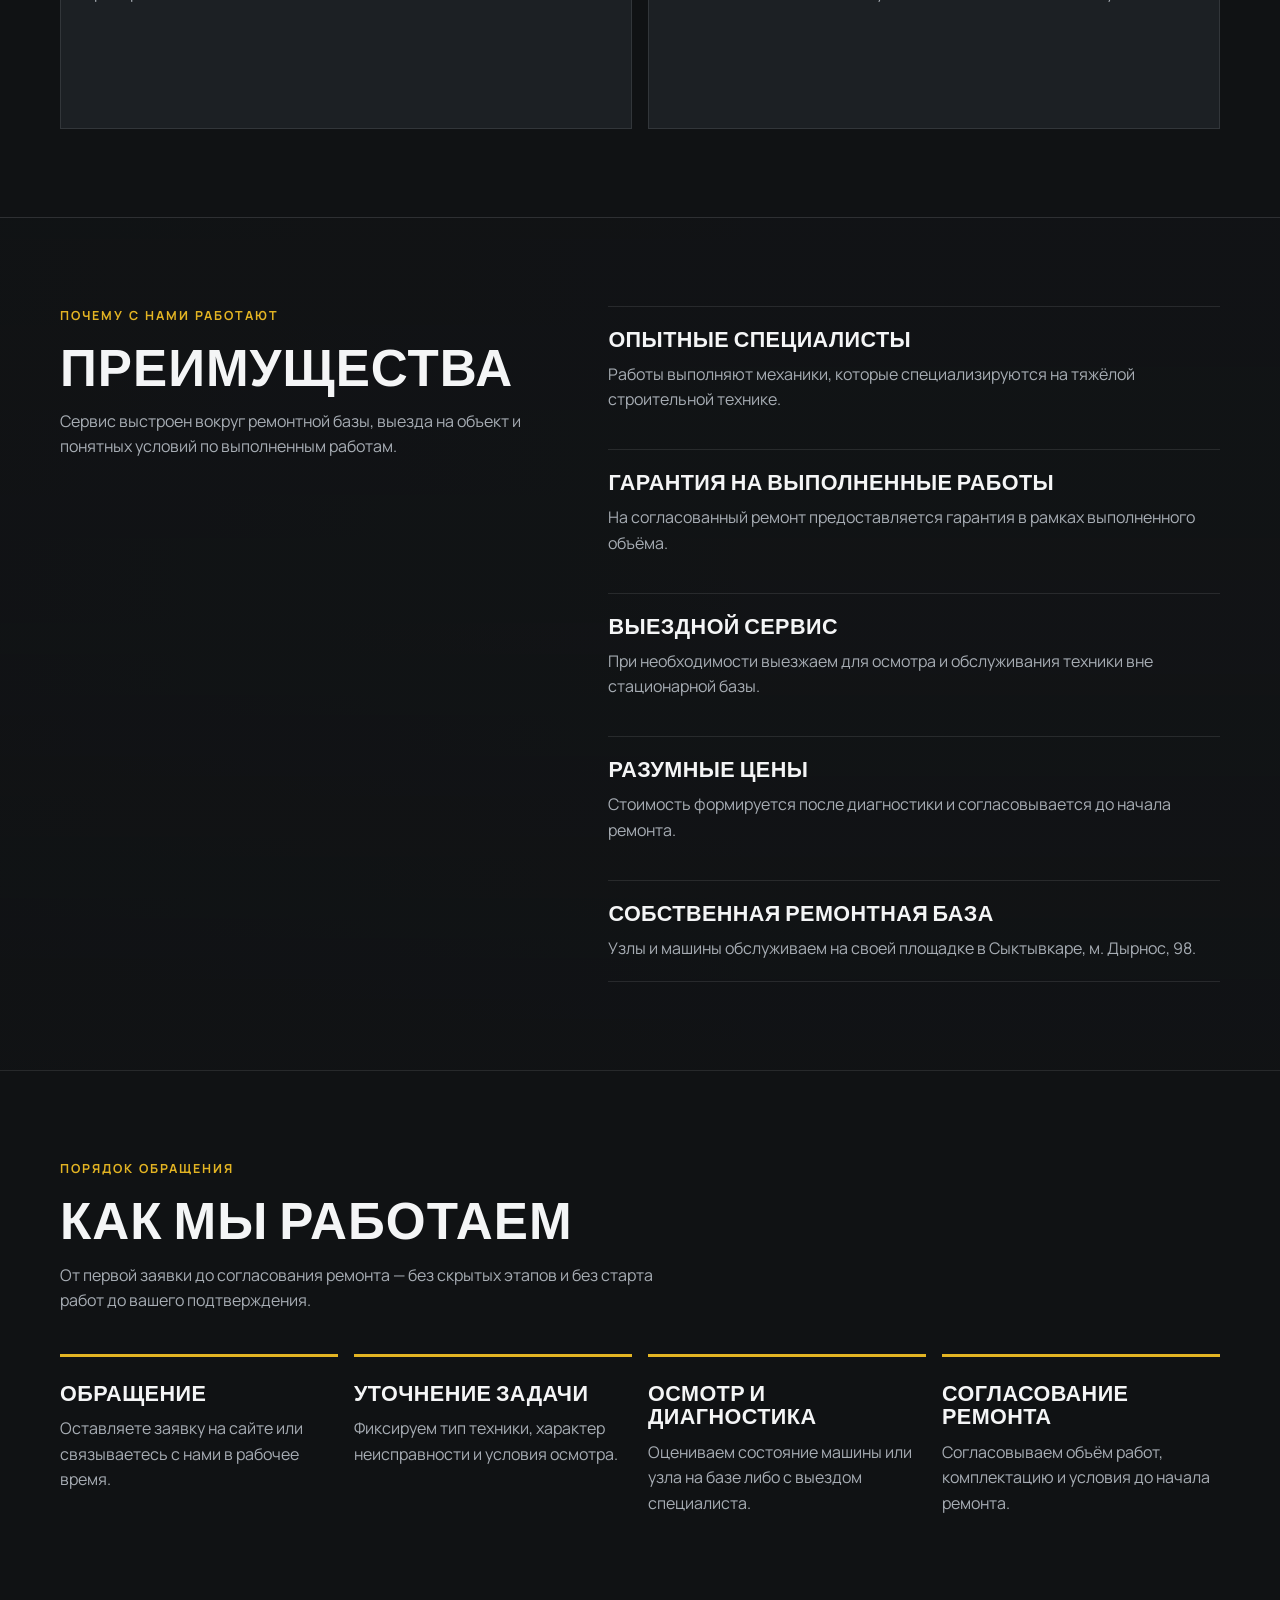
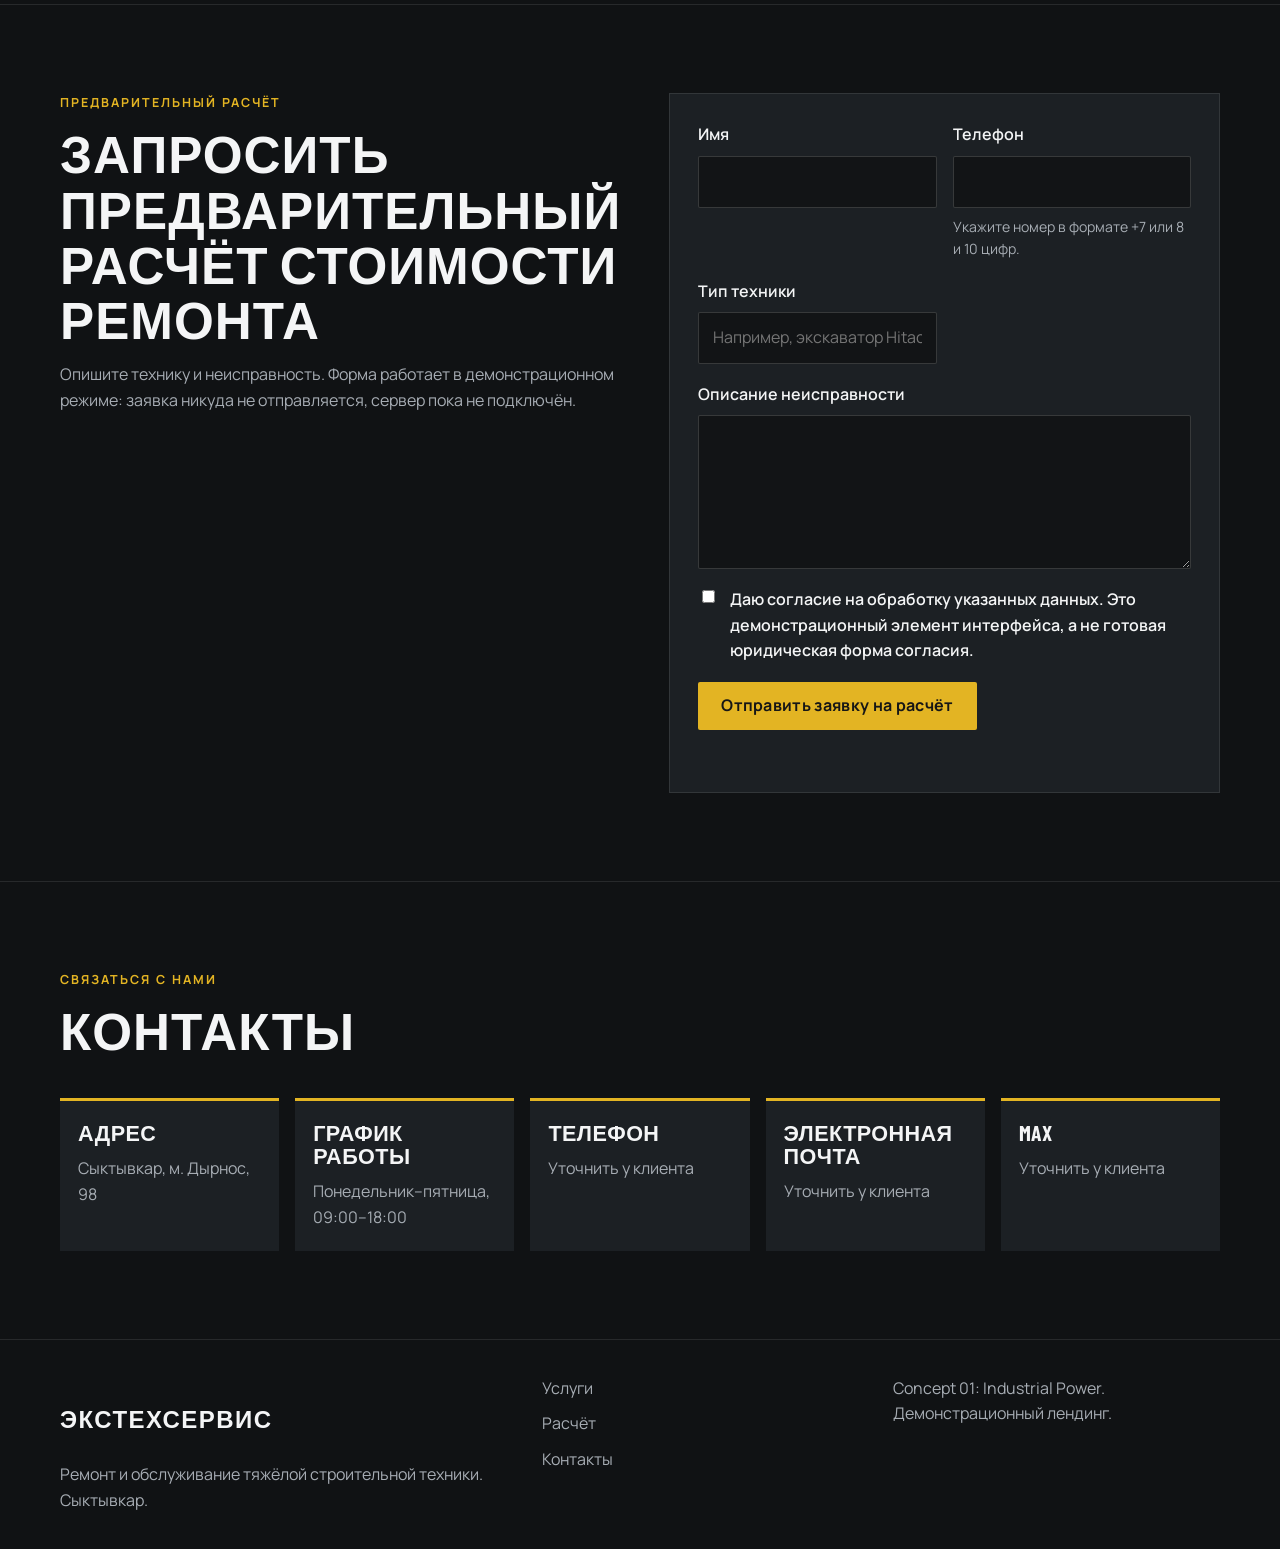
==== commit becfeeb2: "index.html Removed the topbar section and moved links to the navigation." ====
--- a/index.html
+++ b/index.html
@@ -19,12 +19,7 @@
   <body>
     <a class="skip-link" href="#main">Перейти к содержимому</a>
 
-    <div class="topbar">
-      <div class="container topbar-inner">
-        <a href="#reviews">Отзывы</a>
-        <a href="#offers">Специальные предложения</a>
-      </div>
-    </div>
+
 
     <header class="site-header" id="top">
       <div class="container header-inner">
@@ -49,6 +44,8 @@
             <li><a href="#process">Как мы работаем</a></li>
             <li><a href="#request">Расчёт</a></li>
             <li><a href="#contacts">Контакты</a></li>
+            <li><a href="#reviews">Отзывы</a></li>
+<li><a href="#offers">Специальные предложения</a></li>
           </ul>
           <a class="btn btn-primary header-cta" href="#request">Оставить заявку</a>
         </nav>
--- a/style.css
+++ b/style.css
@@ -77,6 +77,31 @@
   margin: 0 auto;
 }
 
+.topbar {
+  background: #0b0d0e;
+  border-bottom: 1px solid var(--line);
+}
+
+.topbar-inner {
+  display: flex;
+  justify-content: flex-end;
+  gap: 28px;
+  padding-block: 8px;
+}
+
+.topbar a {
+  color: var(--muted);
+  font-size: 0.84rem;
+  font-weight: 600;
+  letter-spacing: 0.04em;
+  text-decoration: none;
+}
+
+.topbar a:hover,
+.topbar a:focus-visible {
+  color: var(--yellow);
+}
+
 .site-header {
   position: sticky;
   top: 0;
@@ -172,6 +197,13 @@
   background: var(--yellow-strong);
 }
 
+/* Тёмный текст на жёлтом: правило .site-nav a иначе красит кнопку в серый */
+.site-nav a.btn-primary,
+.site-nav a.btn-primary:hover,
+.site-nav a.btn-primary:focus-visible {
+  color: #141414;
+}
+
 .btn-ghost {
   background: transparent;
   border-color: rgba(244, 245, 246, 0.28);
@@ -311,6 +343,7 @@
   grid-column: span 2;
   background: var(--bg-card);
   border: 1px solid var(--line);
+  border-top: 3px solid var(--yellow);
   padding: 28px 24px;
   min-height: 240px;
 }
@@ -318,17 +351,6 @@
 .service-grid .card:nth-child(4),
 .service-grid .card:nth-child(5) {
   grid-column: span 3;
-}
-
-.card-index,
-.step-num {
-  display: block;
-  color: var(--yellow);
-  font-family: var(--font-display);
-  font-size: 1.1rem;
-  font-weight: 700;
-  letter-spacing: 0.12em;
-  margin-bottom: 16px;
 }
 
 .card h3,
@@ -349,7 +371,34 @@
 }
 
 .advantages {
-  background: var(--bg-elevated);
+  position: relative;
+  overflow: hidden;
+  background-color: var(--bg-elevated);
+}
+
+/* То же фото, что в первом экране, под тёмным слоем для читаемости текста */
+.advantages::before,
+.advantages::after {
+  content: "";
+  position: absolute;
+  inset: 0;
+}
+
+.advantages::before {
+  background-image: url("https://images.unsplash.com/photo-1504307651254-35680f356dfd?auto=format&fit=crop&w=1920&q=80");
+  background-size: cover;
+  background-position: center;
+}
+
+.advantages::after {
+  background:
+    linear-gradient(180deg, rgba(16, 18, 20, 0.88) 0%, rgba(16, 18, 20, 0.84) 50%, rgba(16, 18, 20, 0.92) 100%),
+    linear-gradient(90deg, rgba(16, 18, 20, 0.5), transparent 60%);
+}
+
+.advantages > .container {
+  position: relative;
+  z-index: 1;
 }
 
 .advantages-layout {
@@ -479,7 +528,7 @@
 
 .contact-card {
   background: var(--bg-card);
-  border-left: 3px solid var(--yellow);
+  border-top: 3px solid var(--yellow);
   padding: 20px 18px;
 }
 
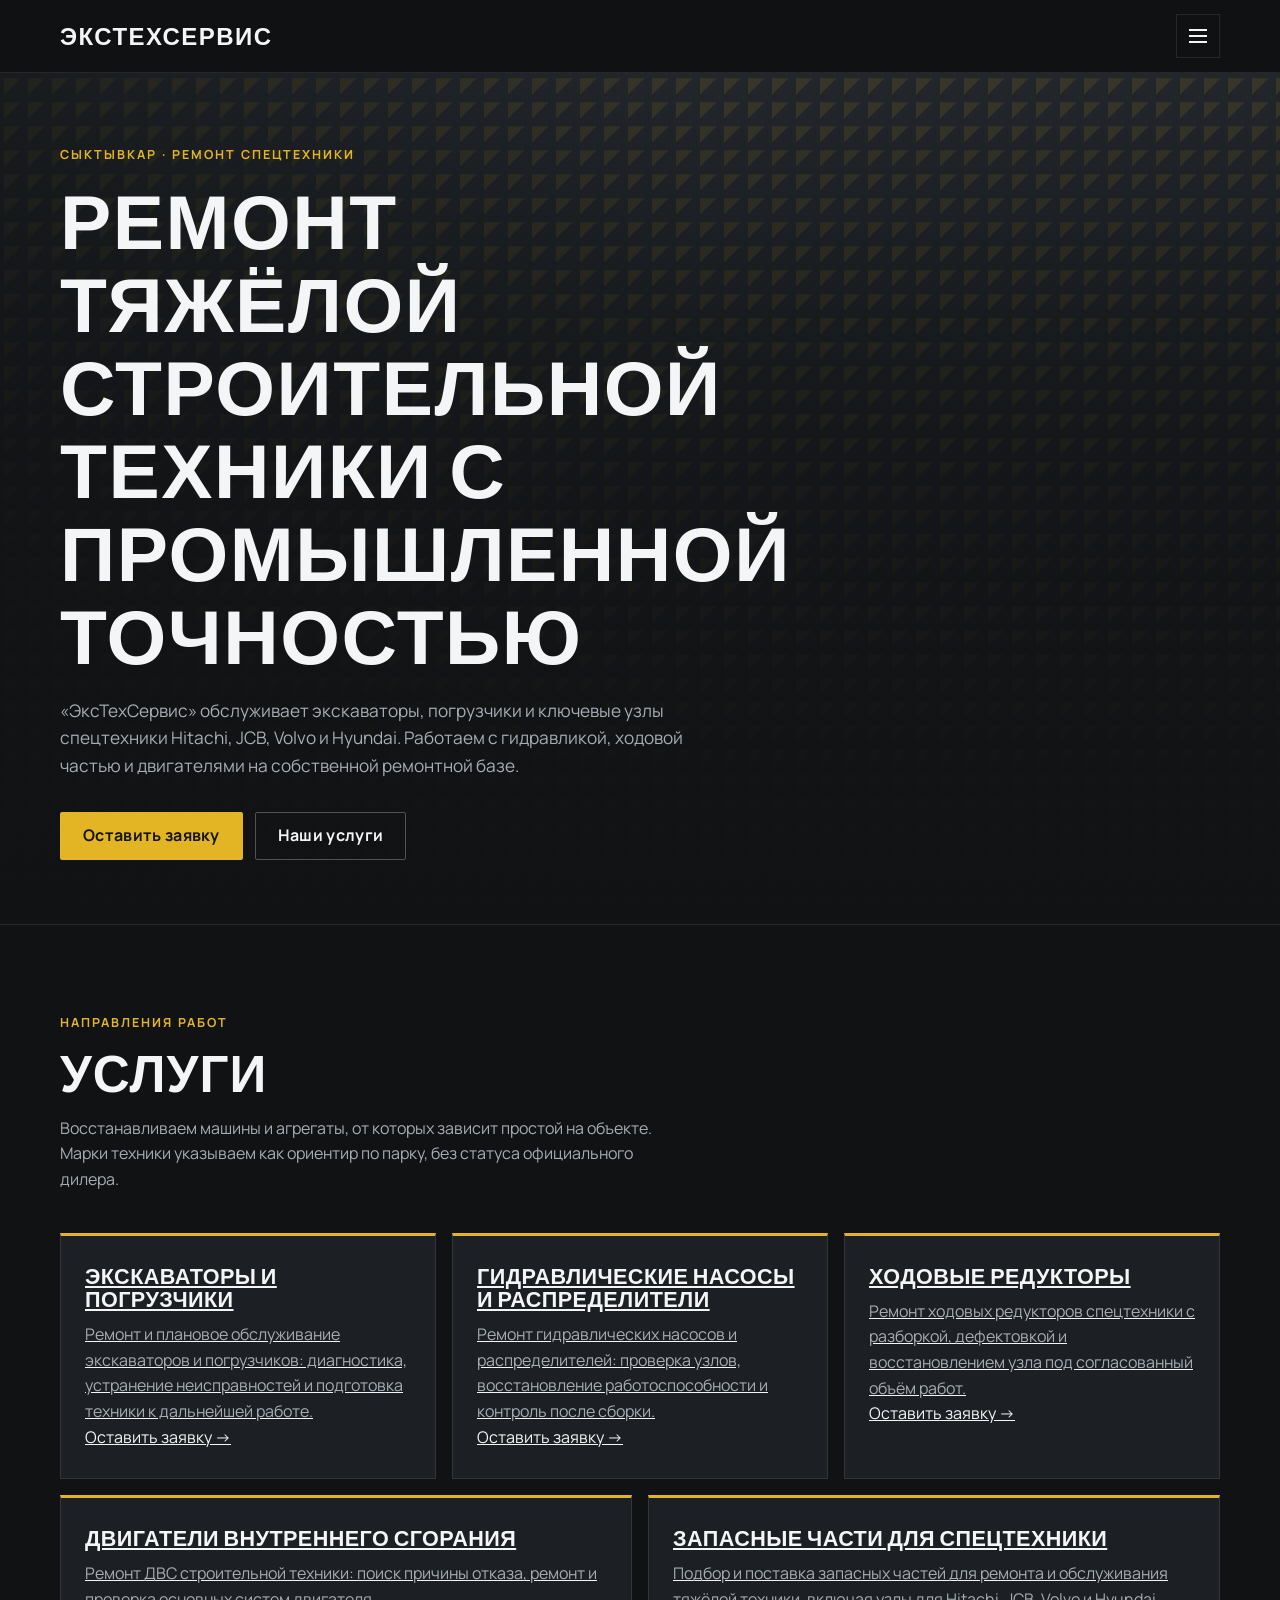
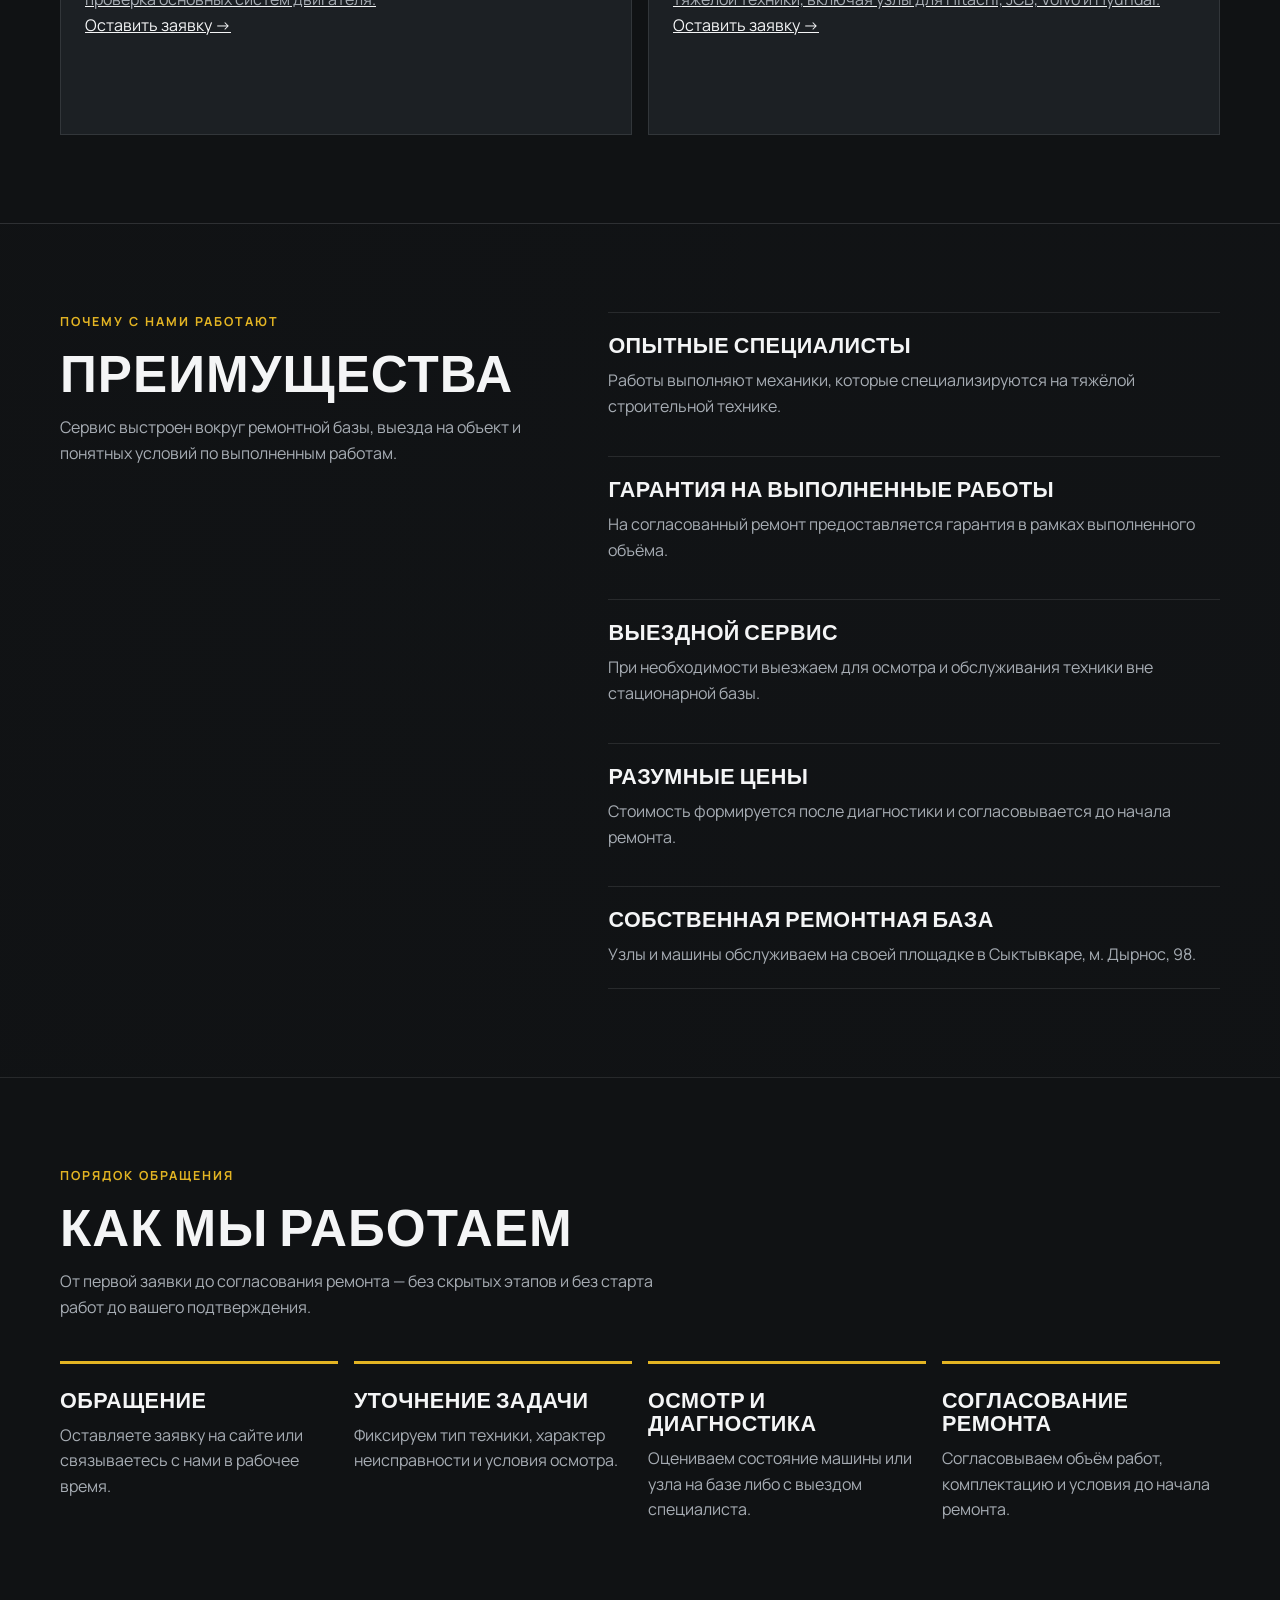
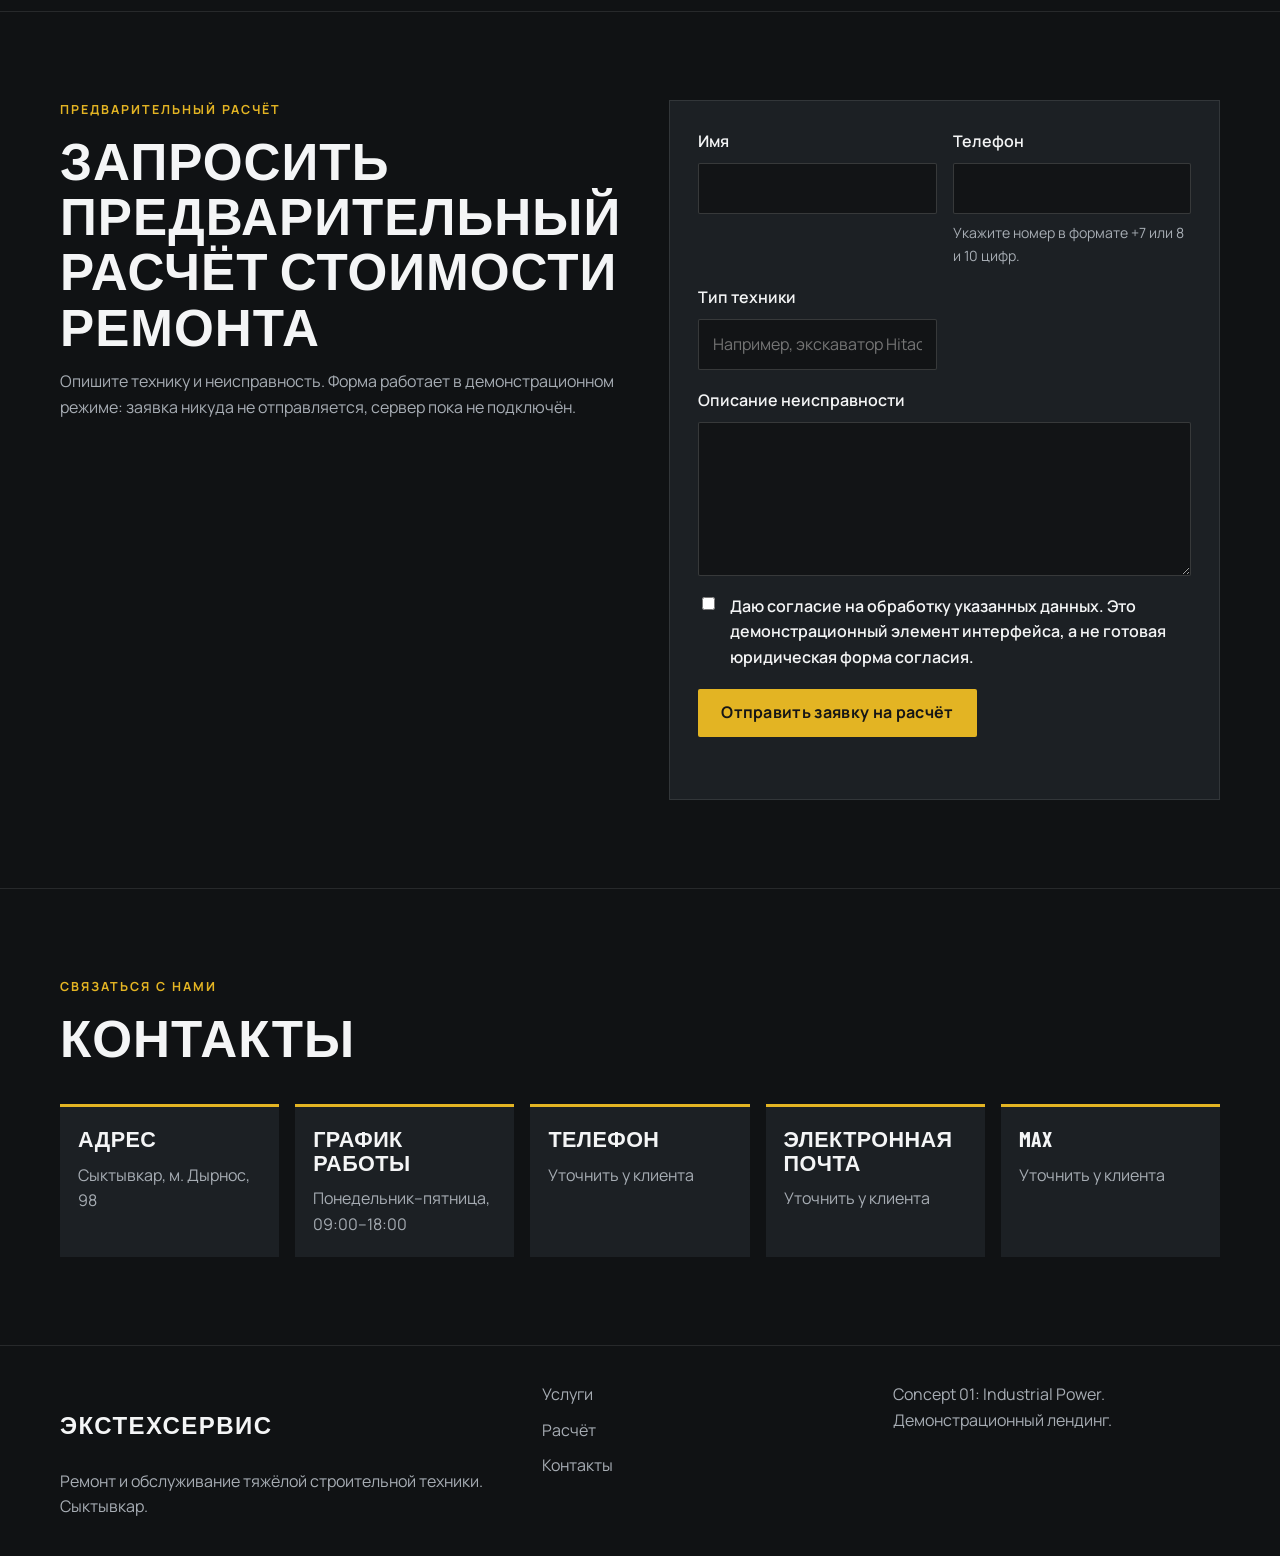
==== commit 30fe44ba: "index.html Replaced static service list with interactive service cards that link to a request sectio" ====
--- a/index.html
+++ b/index.html
@@ -87,43 +87,49 @@
             </p>
           </div>
 
-          <ul class="service-grid">
-            <li class="card">
-              <h3>Экскаваторы и погрузчики</h3>
-              <p>
-                Ремонт и плановое обслуживание экскаваторов и погрузчиков: диагностика,
-                устранение неисправностей и подготовка техники к дальнейшей работе.
-              </p>
-            </li>
-            <li class="card">
-              <h3>Гидравлические насосы и распределители</h3>
-              <p>
-                Ремонт гидравлических насосов и распределителей: проверка узлов, восстановление
-                работоспособности и контроль после сборки.
-              </p>
-            </li>
-            <li class="card">
-              <h3>Ходовые редукторы</h3>
-              <p>
-                Ремонт ходовых редукторов спецтехники с разборкой, дефектовкой и восстановлением
-                узла под согласованный объём работ.
-              </p>
-            </li>
-            <li class="card">
-              <h3>Двигатели внутреннего сгорания</h3>
-              <p>
-                Ремонт ДВС строительной техники: поиск причины отказа, ремонт и проверка
-                основных систем двигателя.
-              </p>
-            </li>
-            <li class="card">
-              <h3>Запасные части для спецтехники</h3>
-              <p>
-                Подбор и поставка запасных частей для ремонта и обслуживания тяжёлой техники,
-                включая узлы для Hitachi, JCB, Volvo и Hyundai.
-              </p>
-            </li>
-          </ul>
+          
+<ul class="service-grid">
+  <li class="card">
+    <a class="service-card-link" href="#request" data-service="Экскаваторы и погрузчики">
+      <h3>Экскаваторы и погрузчики</h3>
+      <p>Ремонт и плановое обслуживание экскаваторов и погрузчиков: диагностика, устранение неисправностей и подготовка техники к дальнейшей работе.</p>
+      <span class="service-card-action">Оставить заявку →</span>
+    </a>
+  </li>
+
+  <li class="card">
+    <a class="service-card-link" href="#request" data-service="Гидравлические насосы и распределители">
+      <h3>Гидравлические насосы и распределители</h3>
+      <p>Ремонт гидравлических насосов и распределителей: проверка узлов, восстановление работоспособности и контроль после сборки.</p>
+      <span class="service-card-action">Оставить заявку →</span>
+    </a>
+  </li>
+
+  <li class="card">
+    <a class="service-card-link" href="#request" data-service="Ходовые редукторы">
+      <h3>Ходовые редукторы</h3>
+      <p>Ремонт ходовых редукторов спецтехники с разборкой, дефектовкой и восстановлением узла под согласованный объём работ.</p>
+      <span class="service-card-action">Оставить заявку →</span>
+    </a>
+  </li>
+
+  <li class="card">
+    <a class="service-card-link" href="#request" data-service="Двигатели внутреннего сгорания">
+      <h3>Двигатели внутреннего сгорания</h3>
+      <p>Ремонт ДВС строительной техники: поиск причины отказа, ремонт и проверка основных систем двигателя.</p>
+      <span class="service-card-action">Оставить заявку →</span>
+    </a>
+  </li>
+
+  <li class="card">
+    <a class="service-card-link" href="#request" data-service="Запасные части для спецтехники">
+      <h3>Запасные части для спецтехники</h3>
+      <p>Подбор и поставка запасных частей для ремонта и обслуживания тяжёлой техники, включая узлы для Hitachi, JCB, Volvo и Hyundai.</p>
+      <span class="service-card-action">Оставить заявку →</span>
+    </a>
+  </li>
+</ul>
+
         </div>
       </section>
 
--- a/style.css
+++ b/style.css
@@ -654,3 +654,202 @@
     width: calc(100% - 24px);
   }
 }
+
+/* Интерактивные карточки услуг */
+.service-grid .card {
+  position: relative;
+  transition:
+    transform 0.25s ease,
+    box-shadow 0.25s ease,
+    border-color 0.25s ease,
+    background-color 0.25s ease;
+}
+
+.service-grid .card:hover {
+  transform: translateY(-7px);
+  box-shadow: 0 18px 32px rgba(0, 0, 0, 0.28);
+  border-color: var(--yellow);
+  background-color: #24292e;
+}
+
+.service-grid .card h3 {
+  transition: color 0.25s ease;
+}
+
+.service-grid .card:hover h3 {
+  color: var(--yellow);
+}
+
+/* Эффект при переходе с клавиатуры */
+.service-grid .card:focus-within {
+  transform: translateY(-5px);
+  border-color: var(--yellow);
+  box-shadow: 0 12px 28px rgba(0, 0, 0, 0.25);
+}
+
+/* Отключение анимации по настройкам пользователя */
+@media (prefers-reduced-motion: reduce) {
+  .service-grid .card,
+  .service-grid .card h3 {
+    transition: none;
+  }
+
+  .service-grid .card:hover,
+  .service-grid .card:focus-within {
+    transform: none;
+  }
+}
+
+/* Выравнивание навигации в шапке */
+@media (min-width: 1101px) {
+  .header-inner {
+    gap: 12px;
+  }
+
+  .site-nav {
+    gap: 14px;
+  }
+
+  .site-nav ul {
+    gap: clamp(8px, 0.8vw, 14px);
+    align-items: center;
+  }
+
+  .site-nav ul a {
+    font-size: 0.84rem;
+    white-space: nowrap;
+  }
+
+  .site-nav .header-cta {
+    padding-left: 14px;
+    padding-right: 14px;
+    white-space: nowrap;
+  }
+}
+
+/* На более узких экранах включаем компактное меню */
+@media (min-width: 761px) and (max-width: 1100px) {
+  .nav-toggle {
+    display: inline-block;
+    flex-shrink: 0;
+  }
+
+  .site-nav {
+    display: none;
+    position: absolute;
+    top: var(--header-h);
+    left: 0;
+    right: 0;
+    background: #14171a;
+    border-bottom: 1px solid var(--line);
+    padding: 16px 20px 24px;
+    flex-direction: column;
+    align-items: stretch;
+    gap: 16px;
+  }
+
+  .site-nav.is-open {
+    display: flex;
+  }
+
+  .site-nav ul {
+    flex-direction: column;
+    align-items: stretch;
+    gap: 14px;
+  }
+
+  .site-nav ul a {
+    white-space: normal;
+  }
+
+  .site-nav .header-cta {
+    width: 100%;
+  }
+}
+
+/* Шапка: пункты меню в одну строку */
+@media (min-width: 1281px) {
+  .header-inner {
+    flex-wrap: nowrap;
+    gap: 12px;
+  }
+
+  .logo {
+    flex-shrink: 0;
+    white-space: nowrap;
+    font-size: 1.35rem;
+  }
+
+  .site-nav {
+    flex: 1;
+    min-width: 0;
+    justify-content: flex-end;
+    gap: 12px;
+  }
+
+  .site-nav ul {
+    flex-wrap: nowrap;
+    gap: clamp(7px, 0.7vw, 12px);
+  }
+
+  .site-nav ul li,
+  .site-nav ul a {
+    white-space: nowrap;
+  }
+
+  .site-nav ul a {
+    font-size: 0.78rem;
+  }
+
+  .site-nav .header-cta {
+    flex-shrink: 0;
+    padding-left: 12px;
+    padding-right: 12px;
+    white-space: nowrap;
+    font-size: 0.85rem;
+  }
+}
+
+/* На экранах до 1280 px используем компактное меню */
+@media (min-width: 761px) and (max-width: 1280px) {
+  .header-inner {
+    position: relative;
+  }
+
+  .nav-toggle {
+    display: inline-block;
+    flex-shrink: 0;
+  }
+
+  .site-nav {
+    display: none;
+    position: absolute;
+    top: var(--header-h);
+    left: 0;
+    right: 0;
+    background: #14171a;
+    border-bottom: 1px solid var(--line);
+    padding: 20px;
+    flex-direction: column;
+    align-items: stretch;
+    gap: 16px;
+  }
+
+  .site-nav.is-open {
+    display: flex;
+  }
+
+  .site-nav ul {
+    flex-direction: column;
+    align-items: stretch;
+    gap: 14px;
+  }
+
+  .site-nav ul a {
+    white-space: nowrap;
+  }
+
+  .site-nav .header-cta {
+    width: 100%;
+  }
+}
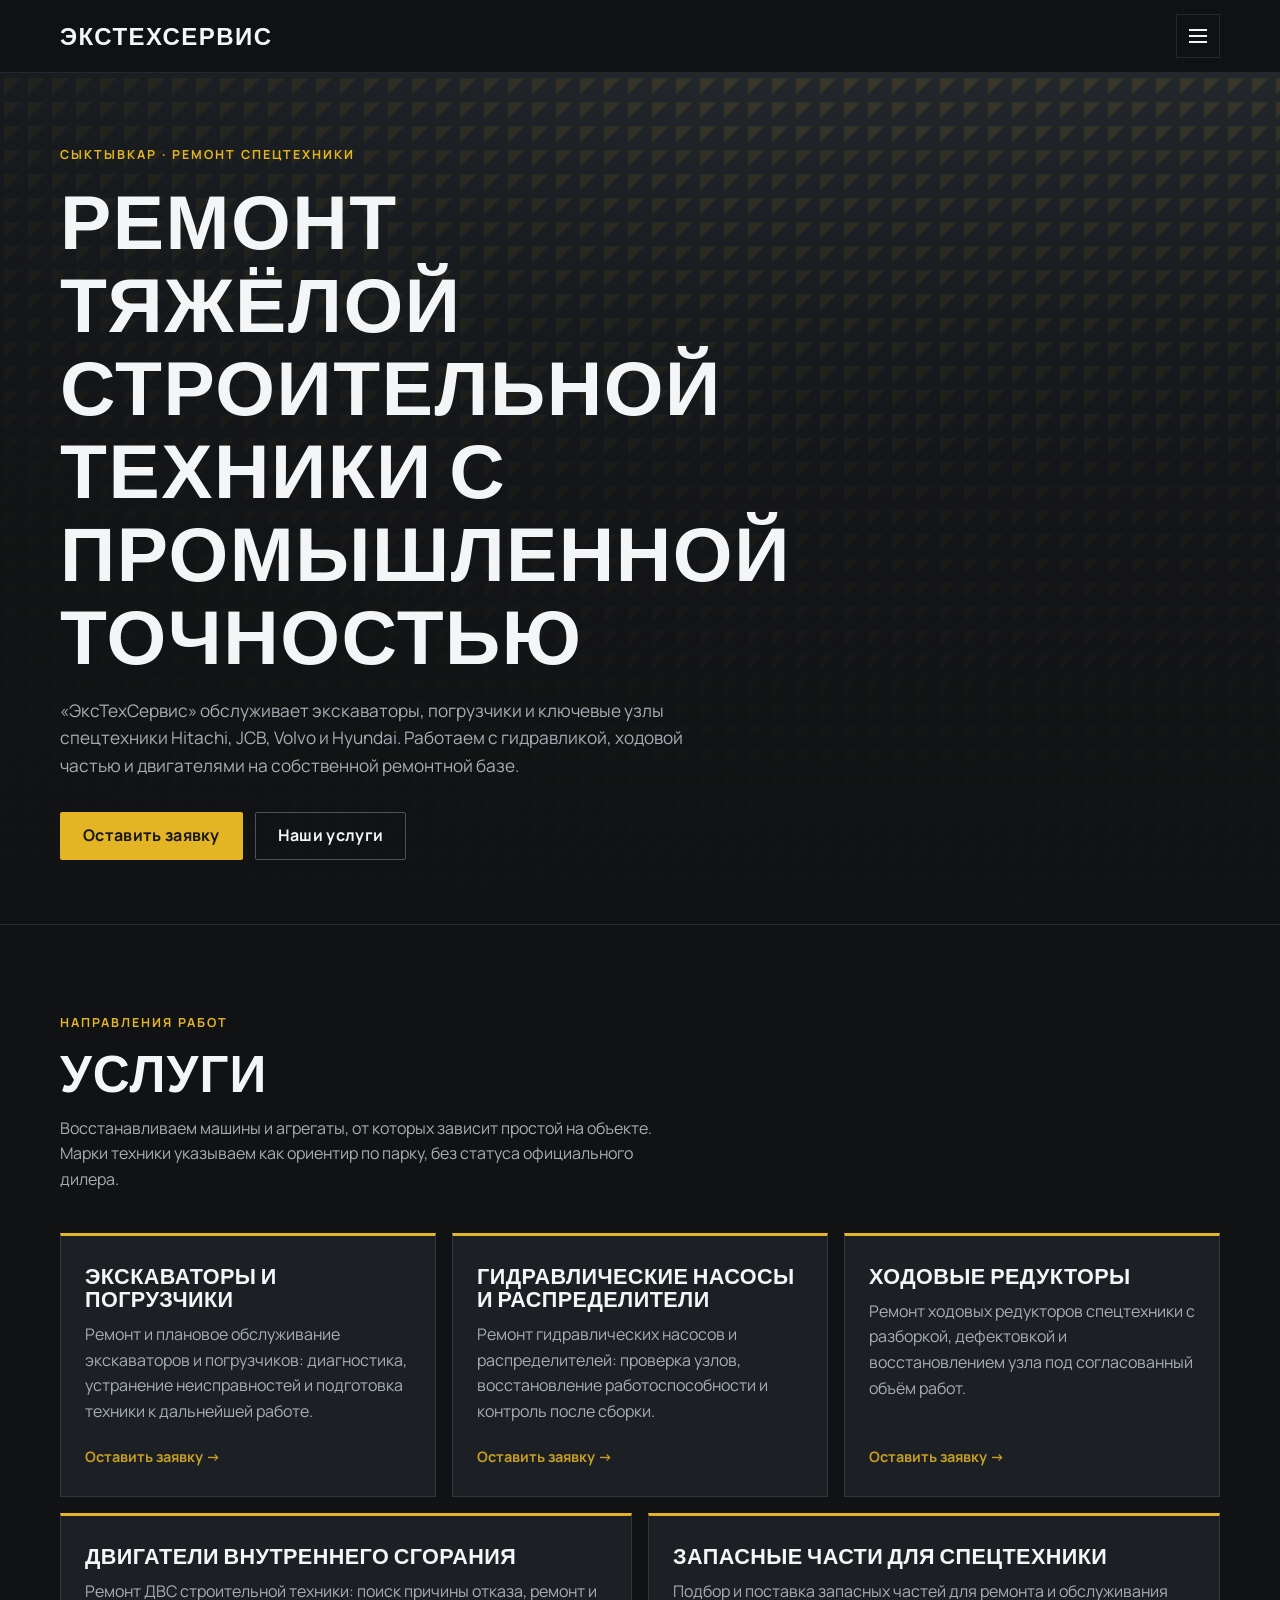
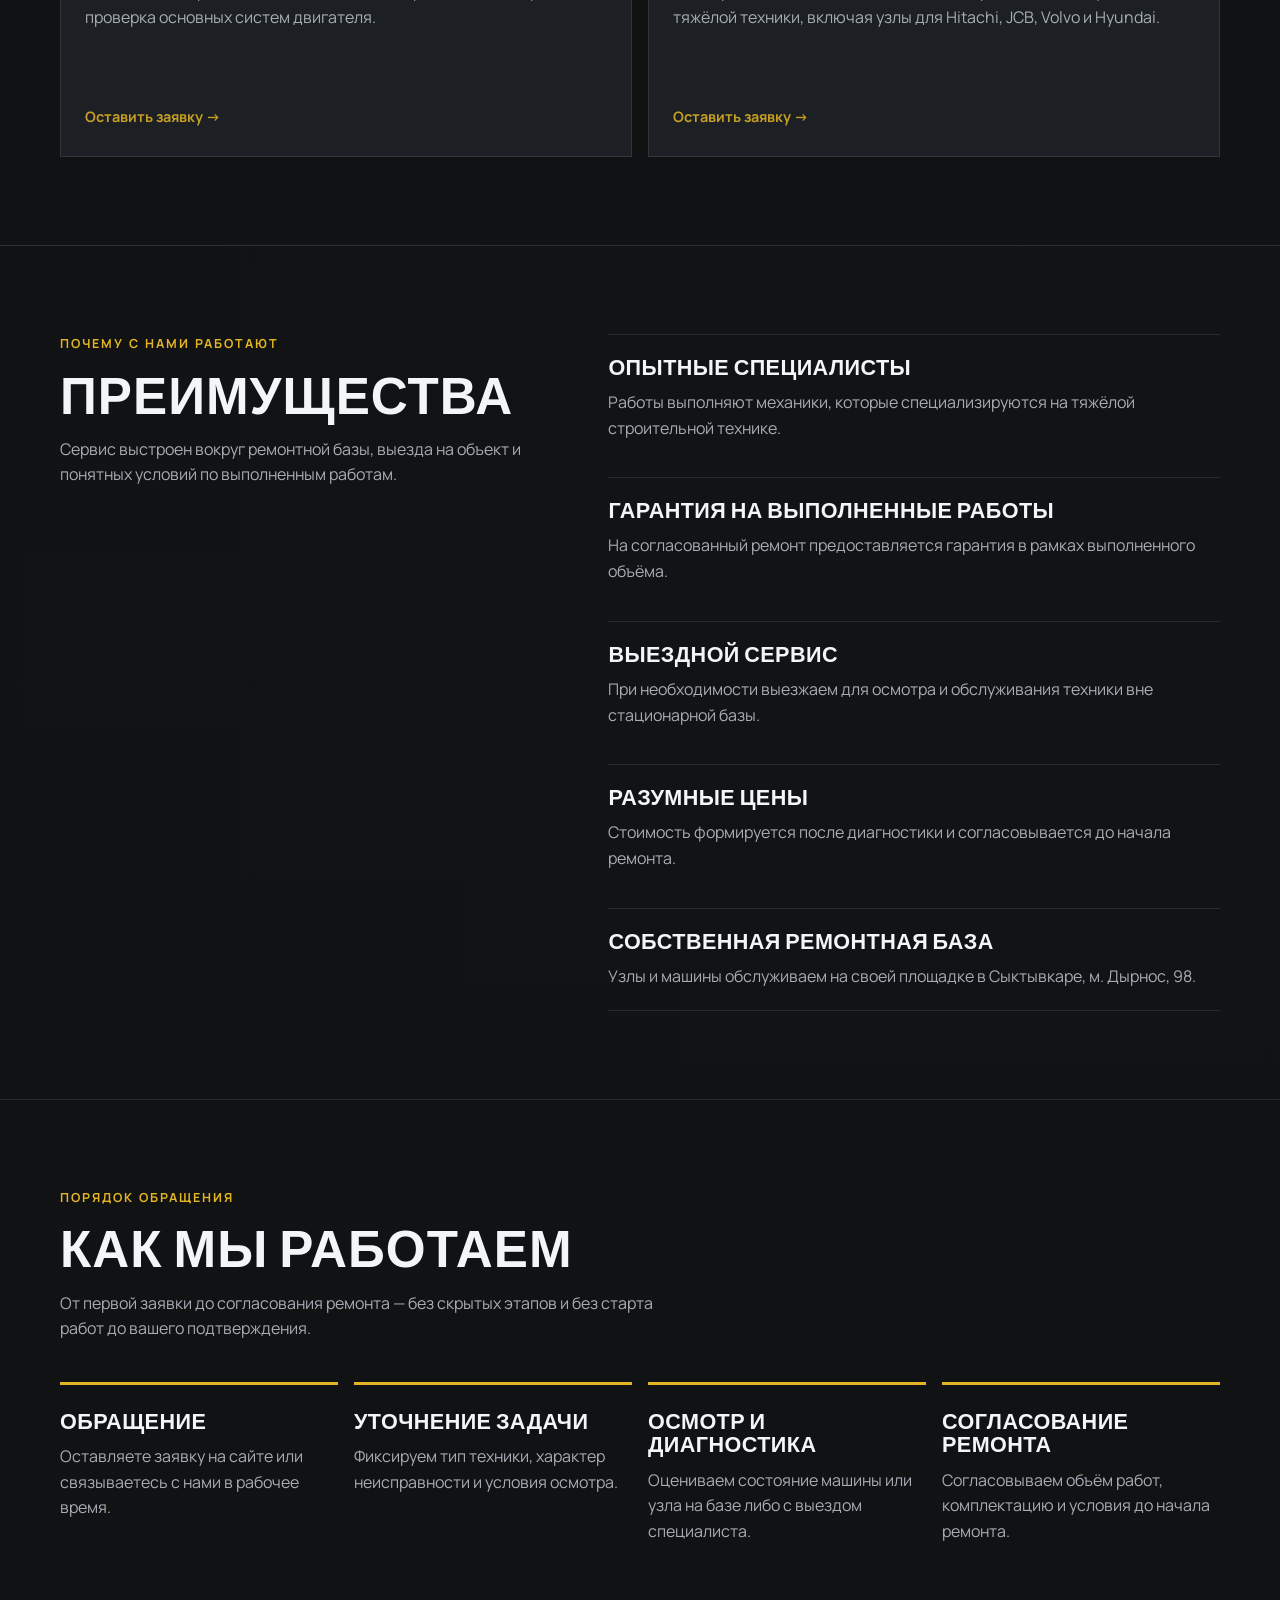
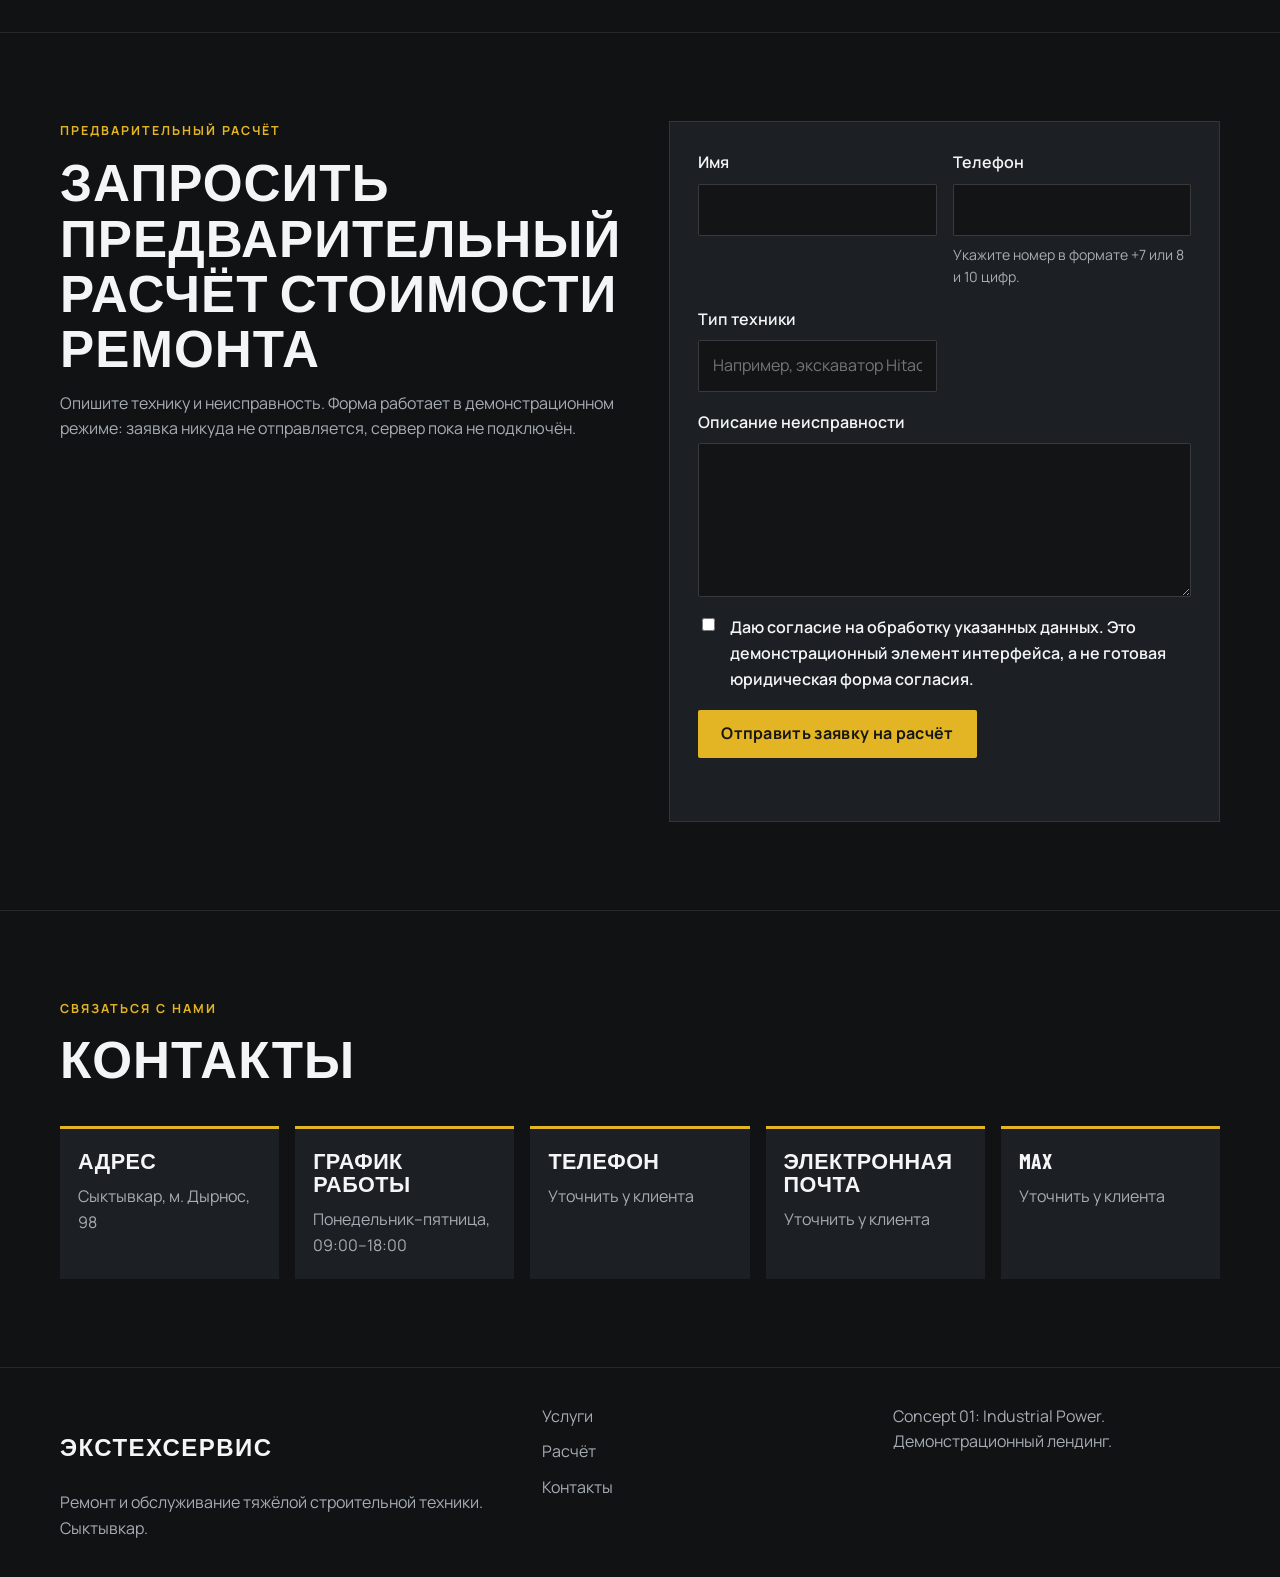
==== commit c1d3165e: "index.html" ====
--- a/index.html
+++ b/index.html
@@ -56,9 +56,9 @@
       <section class="hero" aria-labelledby="hero-title">
         <div
           class="hero-media"
-          data-image="https://images.unsplash.com/photo-1504307651254-35680f356dfd?auto=format&fit=crop&w=1920&q=80"
+          data-image="images/hero-rem2.jpg"
           role="img"
-          aria-label="Экскаватор на строительной площадке. Стоковое тематическое изображение, не фотография ремонтной базы компании."
+          aria-label="Экскаватор на строительной площадке. Не фотография ремонтной базы компании."
         ></div>
         <div class="hero-overlay"></div>
         <div class="container hero-content">
--- a/style.css
+++ b/style.css
@@ -853,3 +853,76 @@
     width: 100%;
   }
 }
+
+/* Карточки услуг: анимация и кликабельная область */
+.service-grid .card {
+  padding: 0;
+  overflow: hidden;
+  transition:
+    transform 0.25s ease,
+    box-shadow 0.25s ease,
+    border-color 0.25s ease,
+    background-color 0.25s ease;
+}
+
+.service-card-link {
+  display: flex;
+  flex-direction: column;
+  align-items: flex-start;
+  min-height: 240px;
+  height: 100%;
+  padding: 28px 24px;
+  color: var(--text);
+  text-decoration: none;
+}
+
+.service-card-link h3 {
+  margin-bottom: 12px;
+  transition: color 0.25s ease;
+}
+
+.service-card-link p {
+  margin: 0 0 20px;
+  color: var(--muted);
+}
+
+.service-card-action {
+  margin-top: auto;
+  color: var(--yellow);
+  font-size: 0.9rem;
+  font-weight: 700;
+  opacity: 0.85;
+  transition: transform 0.25s ease, opacity 0.25s ease;
+}
+
+.service-grid .card:hover,
+.service-grid .card:focus-within {
+  transform: translateY(-7px);
+  box-shadow: 0 18px 32px rgba(0, 0, 0, 0.28);
+  border-color: var(--yellow);
+  background-color: #24292e;
+}
+
+.service-card-link:hover h3,
+.service-card-link:focus-visible h3 {
+  color: var(--yellow);
+}
+
+.service-card-link:hover .service-card-action,
+.service-card-link:focus-visible .service-card-action {
+  transform: translateX(5px);
+  opacity: 1;
+}
+
+@media (prefers-reduced-motion: reduce) {
+  .service-grid .card,
+  .service-card-link h3,
+  .service-card-action {
+    transition: none;
+  }
+
+  .service-grid .card:hover,
+  .service-grid .card:focus-within {
+    transform: none;
+  }
+}
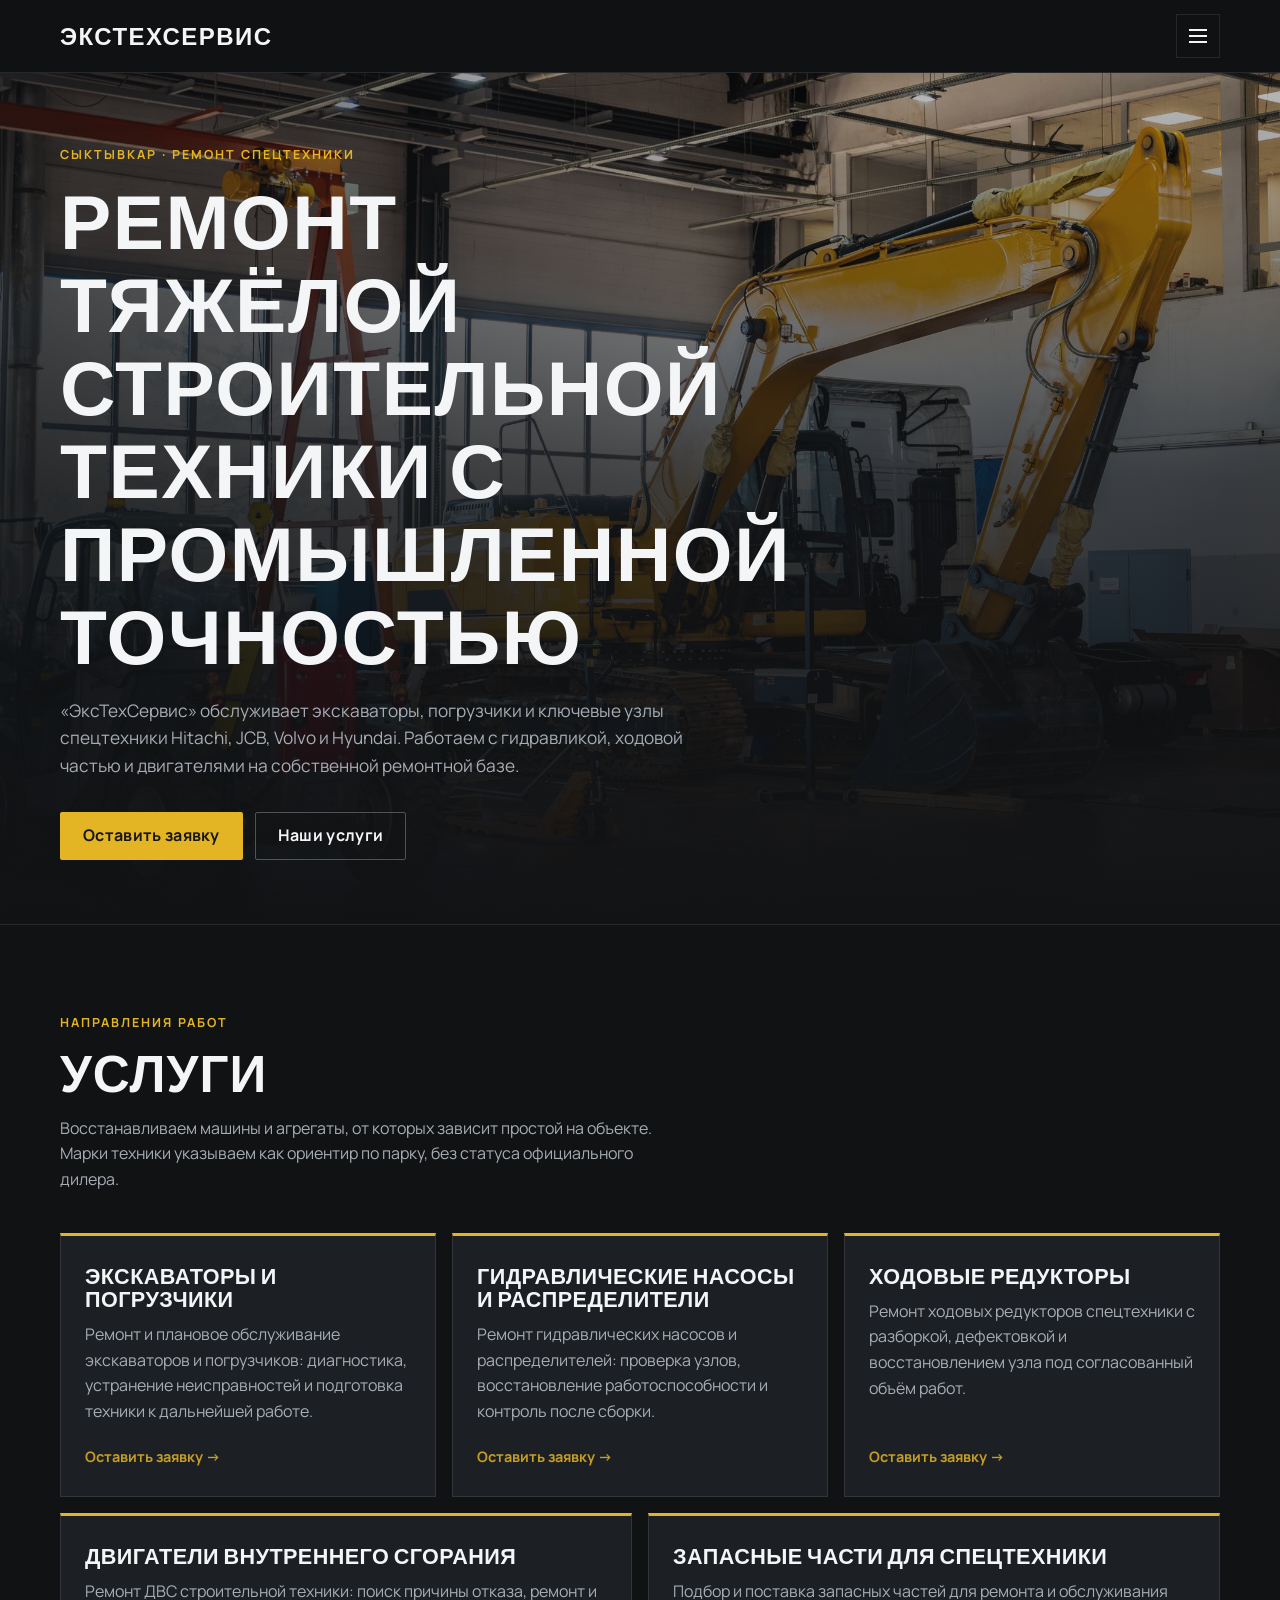
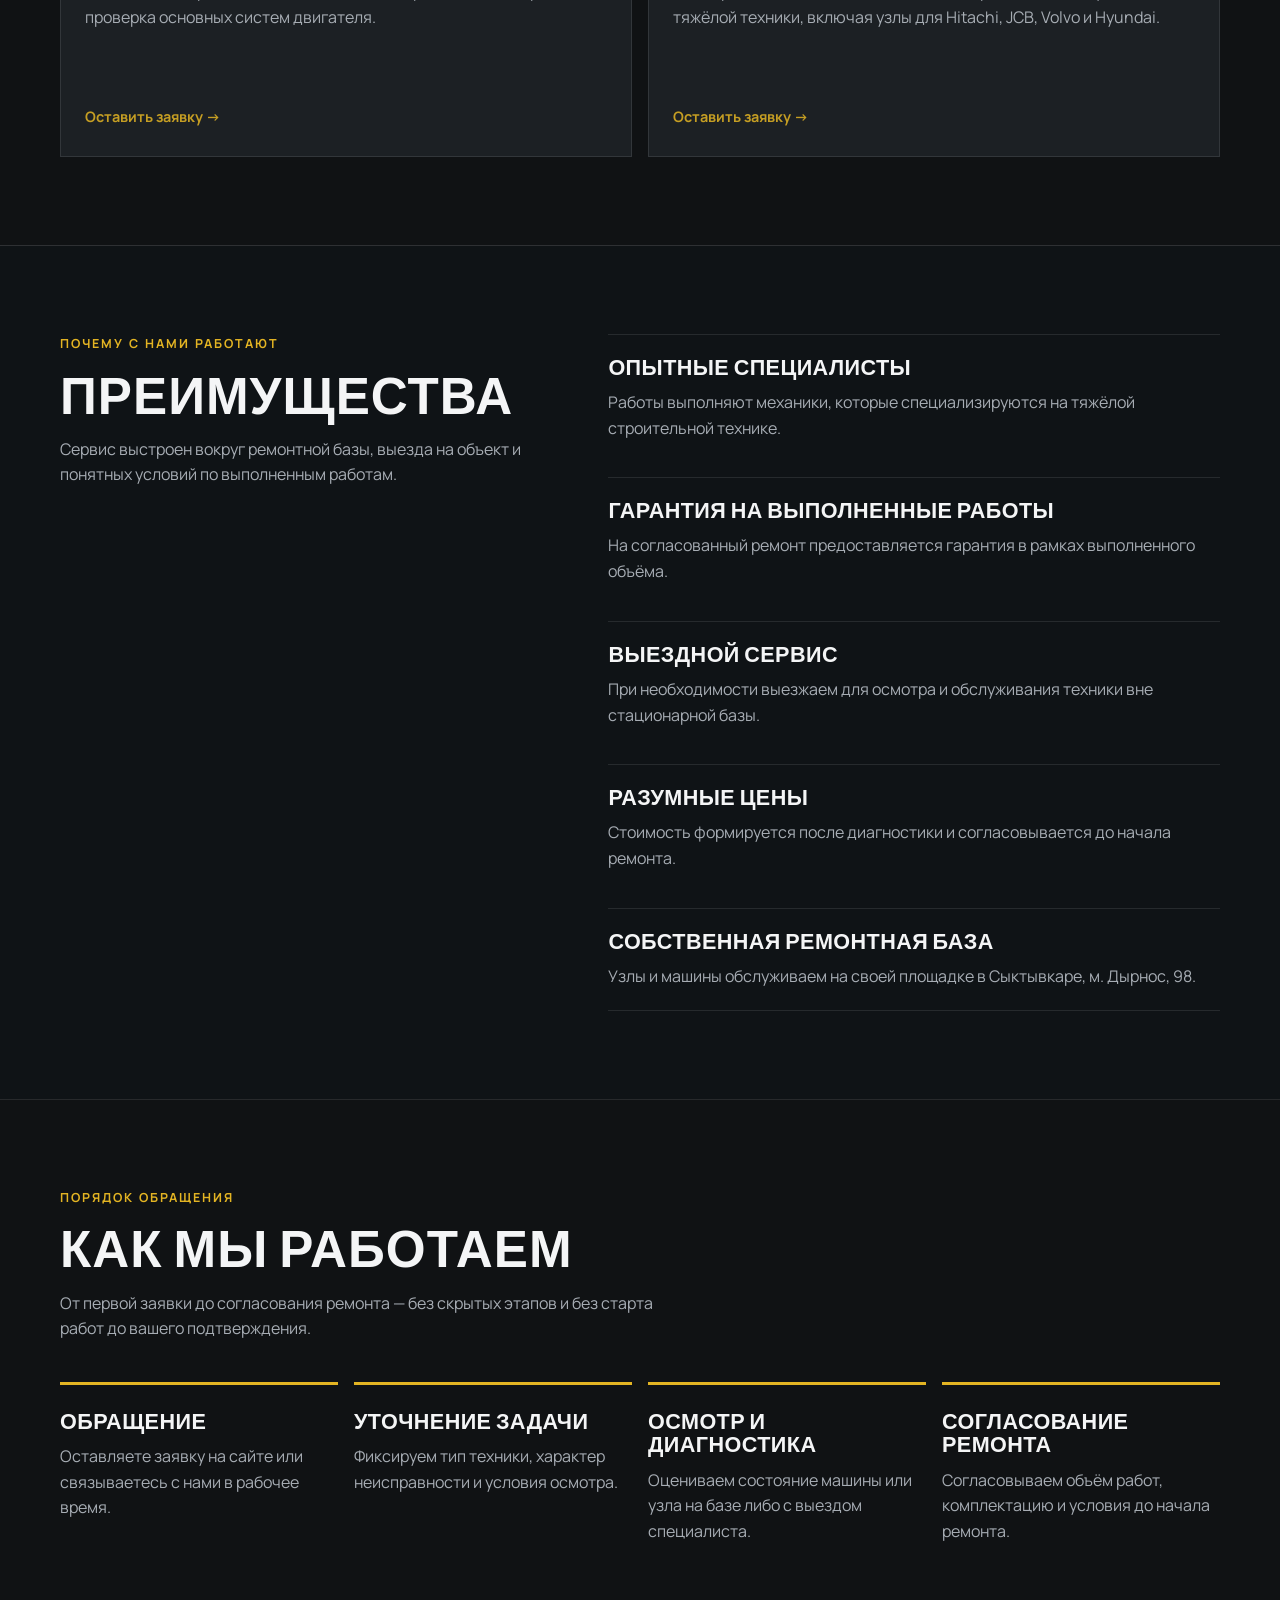
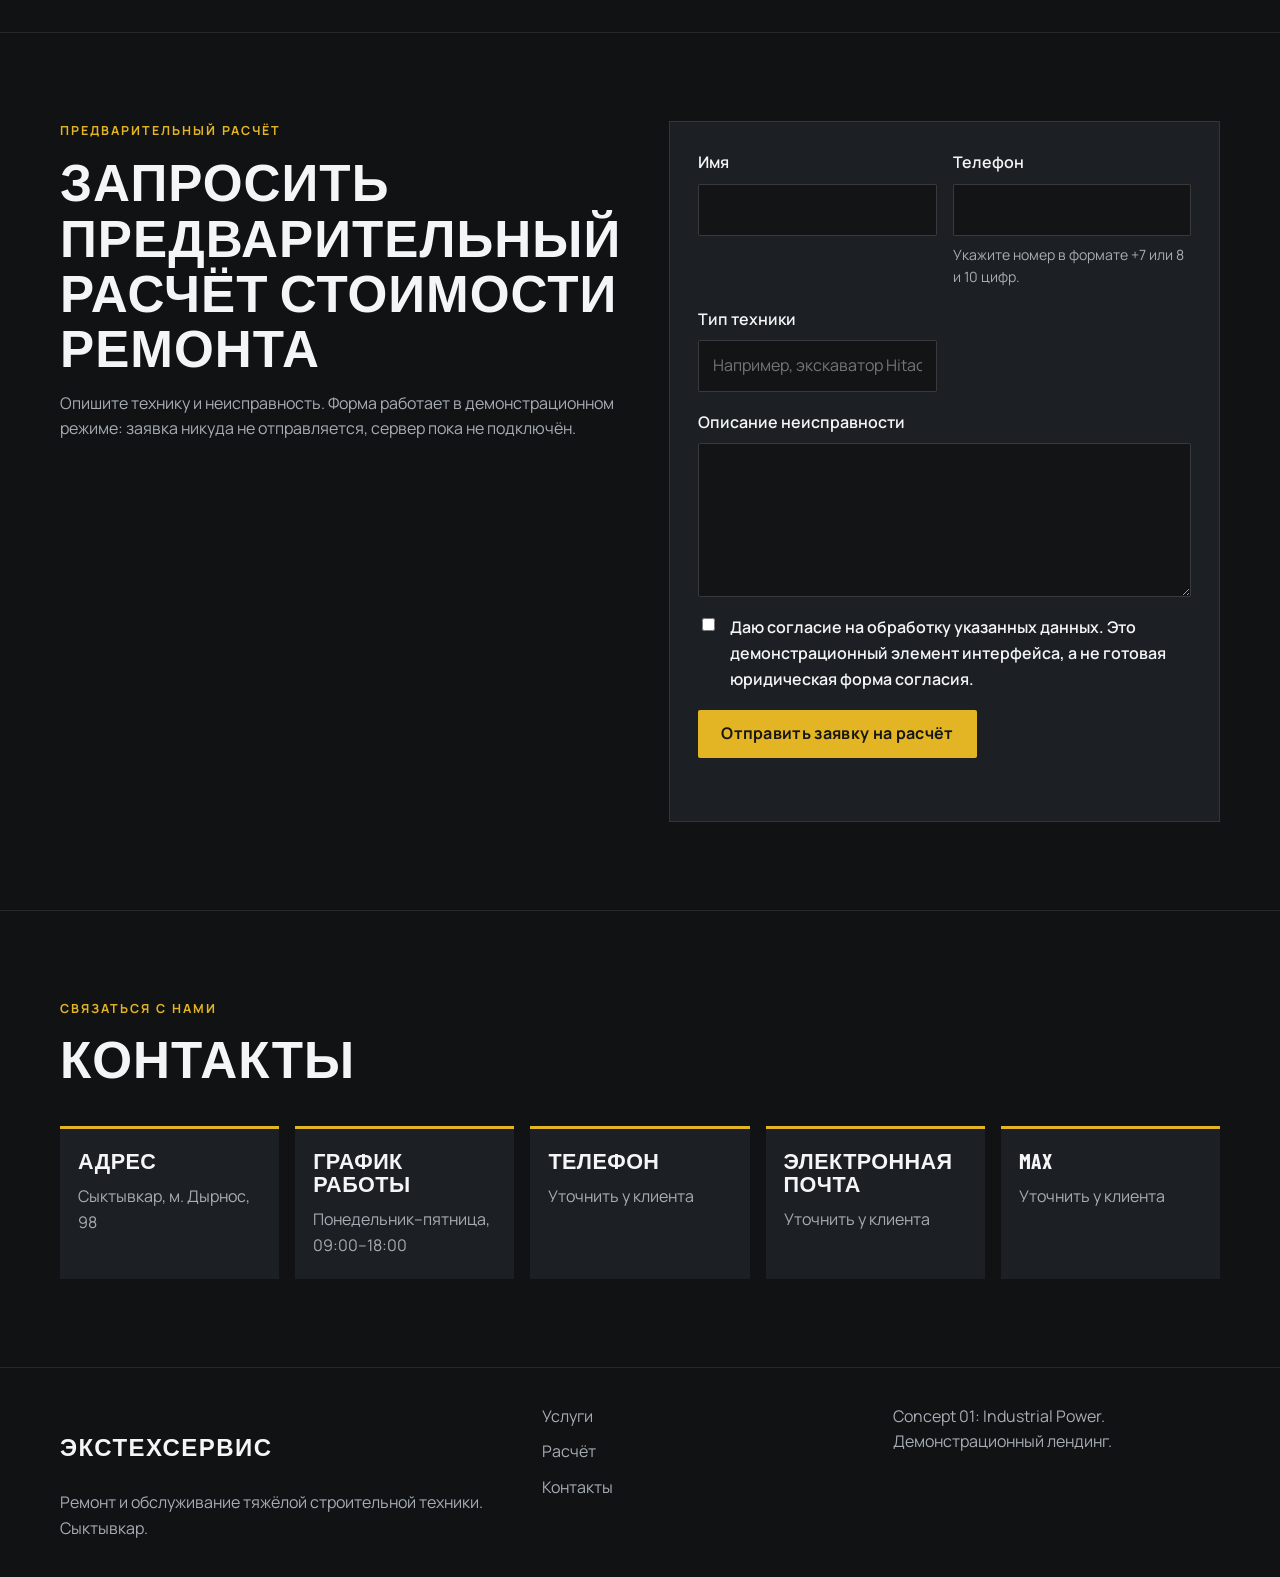
==== commit 2df557c0: "index.html Updated the data-image attribute to use a relative path." ====
--- a/index.html
+++ b/index.html
@@ -54,12 +54,12 @@
 
     <main id="main">
       <section class="hero" aria-labelledby="hero-title">
-        <div
-          class="hero-media"
-          data-image="images/hero-rem2.jpg"
-          role="img"
-          aria-label="Экскаватор на строительной площадке. Не фотография ремонтной базы компании."
-        ></div>
+       <div
+  class="hero-media"
+  data-image="hero-rem2.jpg"
+  role="img"
+  aria-label="Экскаватор в ремонтной мастерской"
+></div>
         <div class="hero-overlay"></div>
         <div class="container hero-content">
           <p class="eyebrow">Сыктывкар · ремонт спецтехники</p>
--- a/style.css
+++ b/style.css
@@ -371,34 +371,34 @@
 }
 
 .advantages {
-  position: relative;
-  overflow: hidden;
-  background-color: var(--bg-elevated);
-}
-
-/* То же фото, что в первом экране, под тёмным слоем для читаемости текста */
-.advantages::before,
+position: relative;
+isolation: isolate;
+overflow: hidden;
+background-color: var(--bg-elevated);
+}
+
+.advantages::before {
+content: "";
+position: absolute;
+inset: 0;
+background-image: url("./images/hero-rem1.jpg");
+background-size: cover;
+background-position: center;
+background-repeat: no-repeat;
+z-index: -2;
+}
+
 .advantages::after {
-  content: "";
-  position: absolute;
-  inset: 0;
-}
-
-.advantages::before {
-  background-image: url("https://images.unsplash.com/photo-1504307651254-35680f356dfd?auto=format&fit=crop&w=1920&q=80");
-  background-size: cover;
-  background-position: center;
-}
-
-.advantages::after {
-  background:
-    linear-gradient(180deg, rgba(16, 18, 20, 0.88) 0%, rgba(16, 18, 20, 0.84) 50%, rgba(16, 18, 20, 0.92) 100%),
-    linear-gradient(90deg, rgba(16, 18, 20, 0.5), transparent 60%);
+content: "";
+position: absolute;
+inset: 0;
+background: rgba(10, 14, 18, 0.55);
+z-index: -1;
 }
 
 .advantages > .container {
-  position: relative;
-  z-index: 1;
+position: relative;
+z-index: 1;
 }
 
 .advantages-layout {
